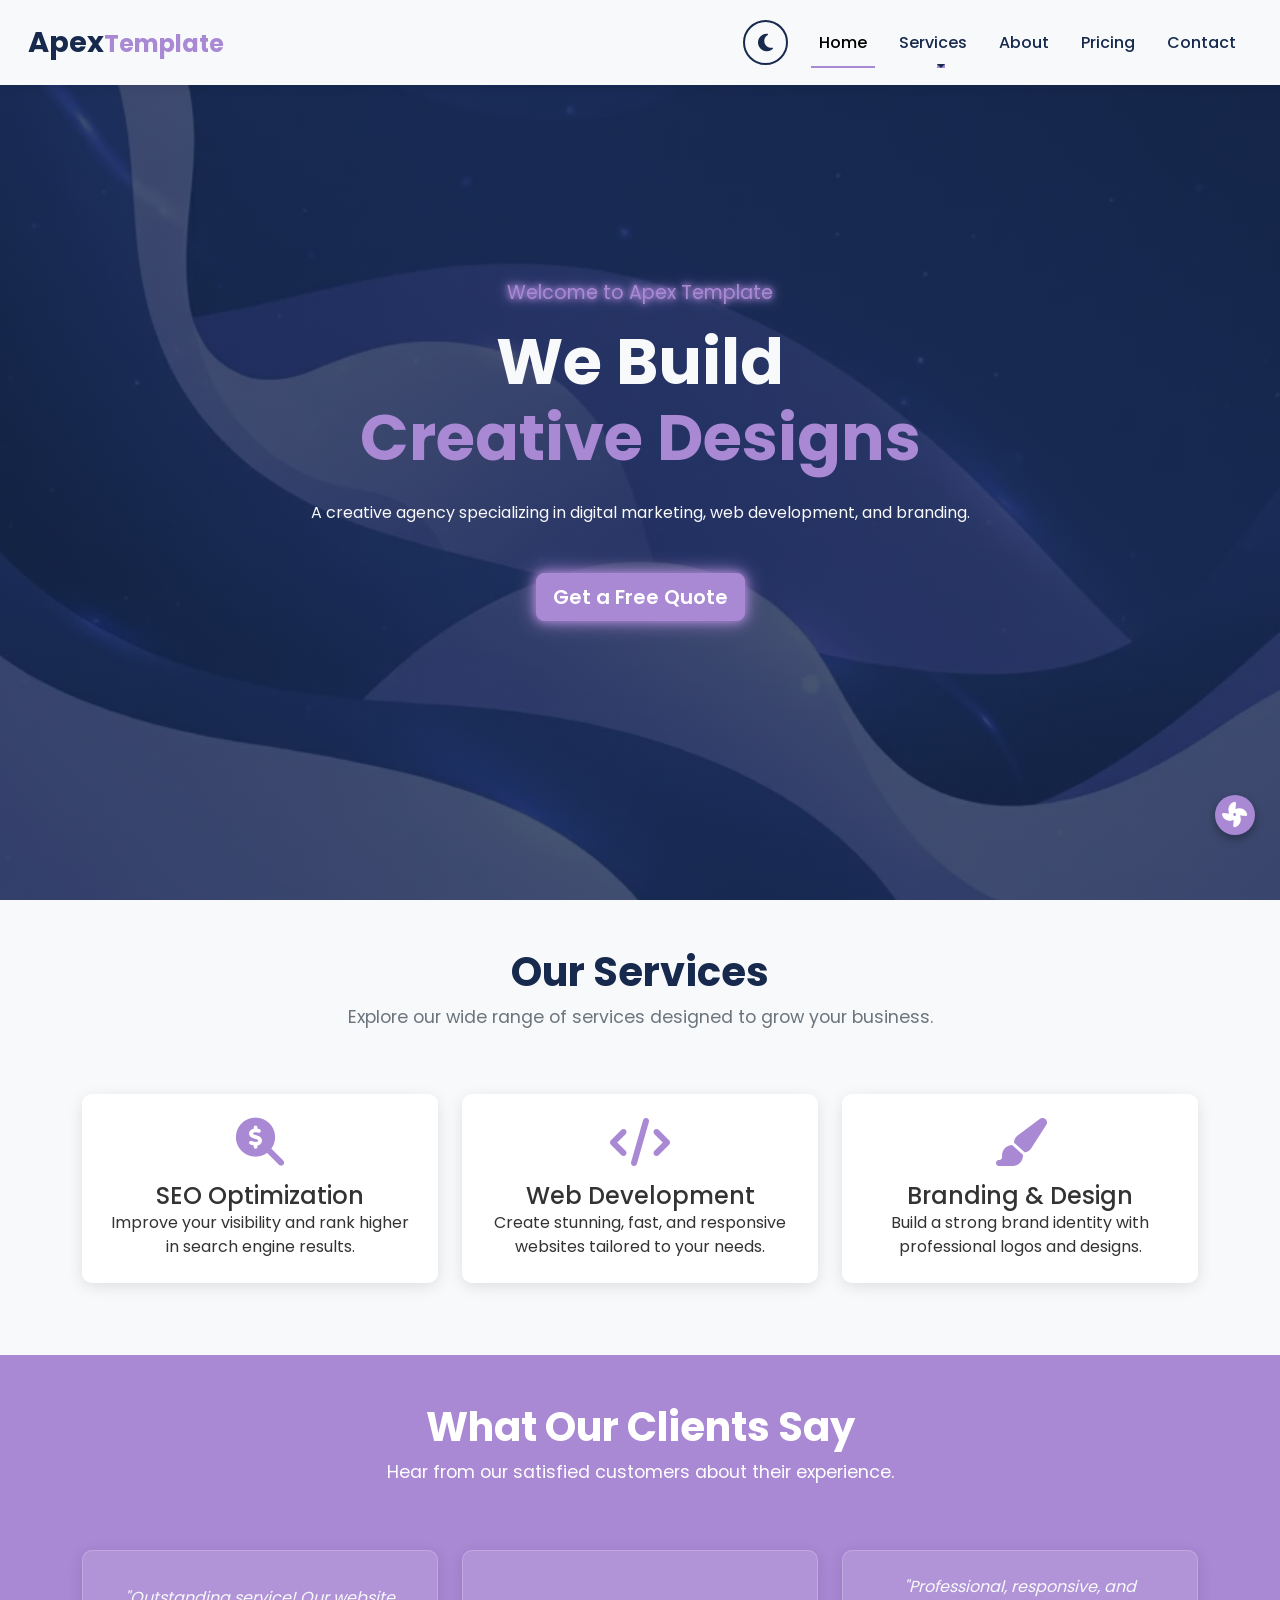
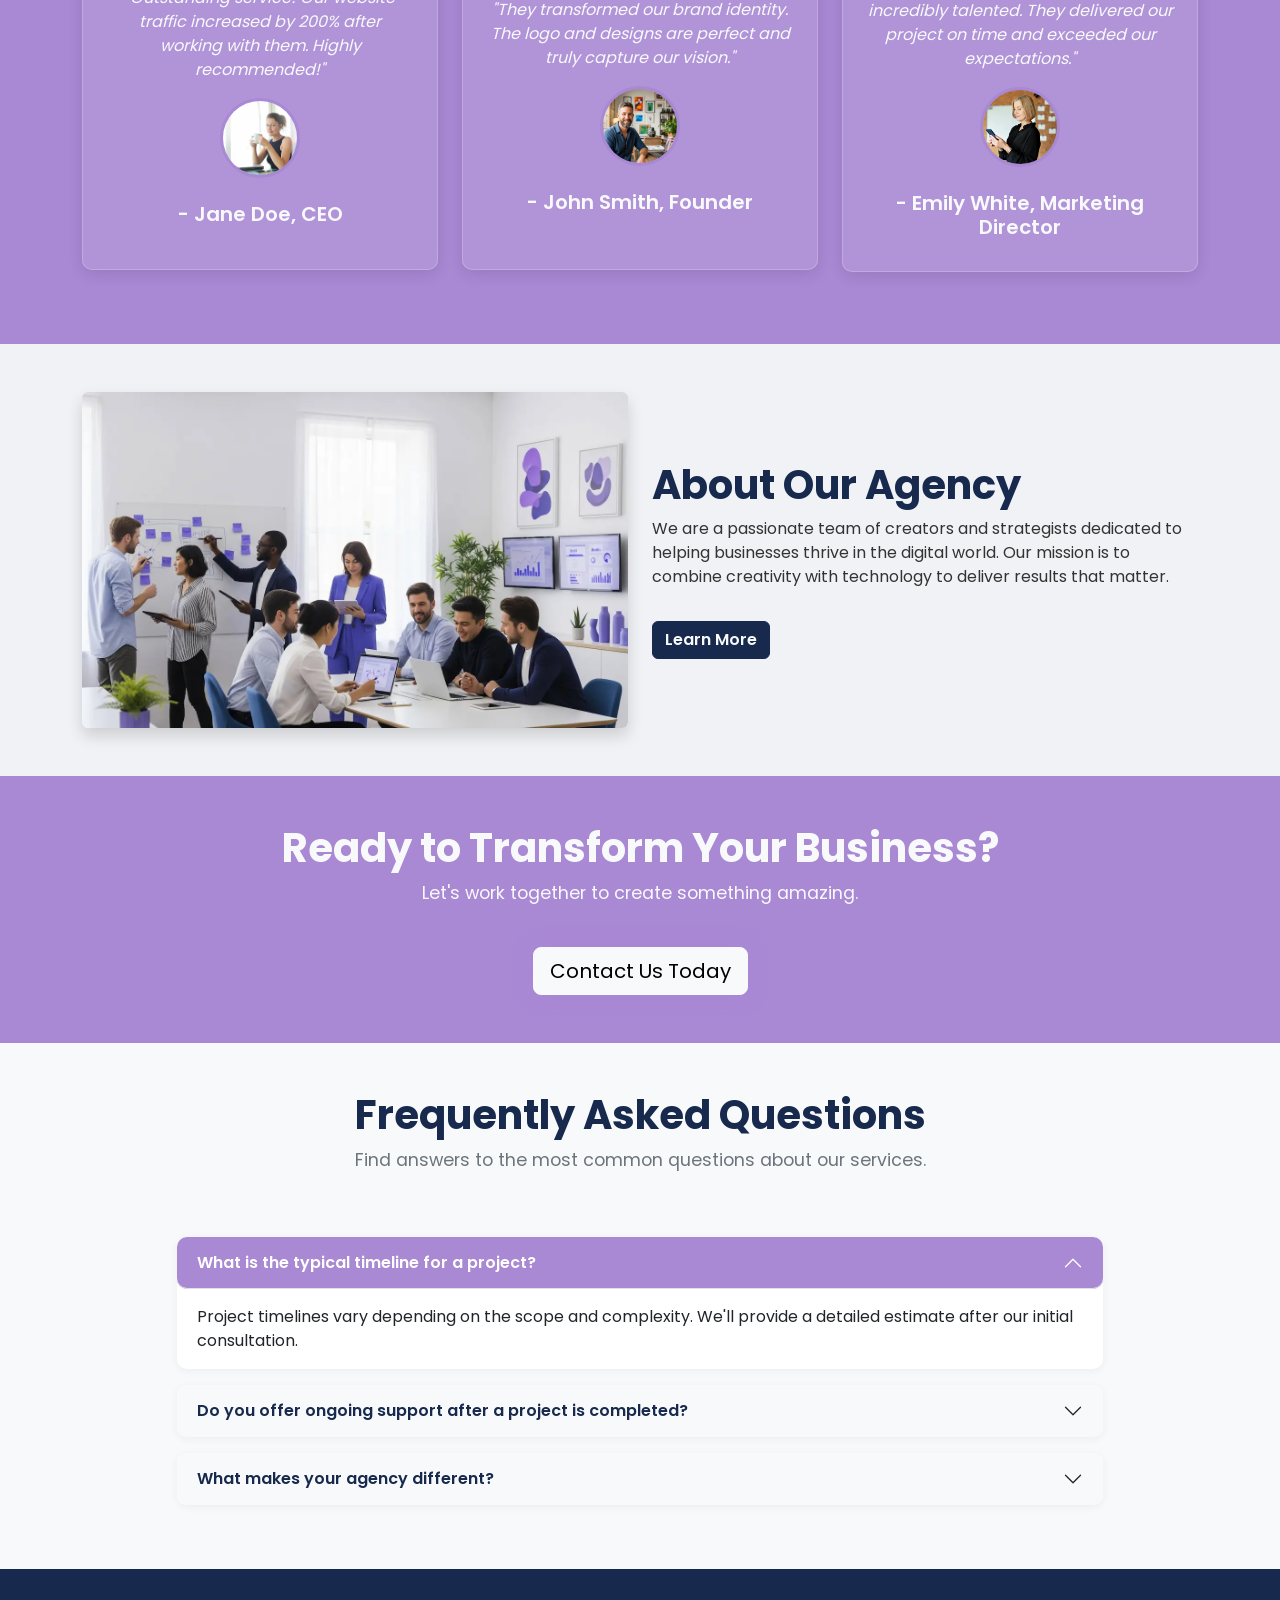
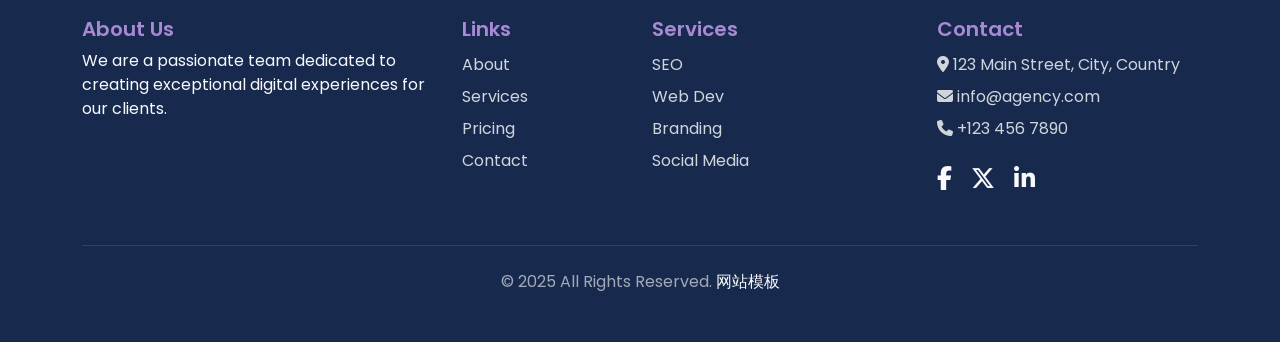
==== home_page/html/index.html @ be2254d8 "123 登录跳转" ====
<!DOCTYPE html>
<html lang="en">

<head>
    <meta charset="UTF-8">
    <meta name="viewport" content="width=device-width, initial-scale=1.0">
    <title>Agency | Home</title>
    <link rel="icon" href="favicon.png" type="image/png">

    <link rel="preload" as="image" href="assets/images/hero-background.webp">

    <link rel="preload" href="assets/vendors/swiper/swiper-bundle.min.css" as="style"
        onload="this.onload=null;this.rel='stylesheet'">
    <noscript>
        <link rel="stylesheet" href="assets/vendors/swiper/swiper-bundle.min.css">
    </noscript>
    <link rel="preload" href="assets/vendors/bootstrap/css/bootstrap.min.css" as="style"
        onload="this.onload=null;this.rel='stylesheet'">
    <noscript>
        <link rel="stylesheet" href="assets/vendors/bootstrap/css/bootstrap.min.css">
    </noscript>
    <link rel="preload" href="assets/vendors/fontawesome/css/all.min.css" as="style"
        onload="this.onload=null;this.rel='stylesheet'">
    <noscript>
        <link rel="stylesheet" href="assets/vendors/fontawesome/css/all.min.css">
    </noscript>

    <link rel="stylesheet" href="assets/vendors/fonts/poppins/poppins.css">

    <link rel="preload" href="assets/vendors/aos/css/aos.css" as="style"
        onload="this.onload=null;this.rel='stylesheet'">
    <noscript>
        <link rel="stylesheet" href="assets/vendors/aos/css/aos.css">
    </noscript>

    <link rel="stylesheet" href="assets/css/style.css">
</head>

<body>
    <div id="snowfall-container"></div>
    <div id="preloader">
        <div class="cube-container">
            <div class="cube cube-1"></div>
            <div class="cube cube-2"></div>
            <div class="cube cube-3"></div>
            <div class="cube cube-4"></div>
        </div>
    </div>

    <header class="main-header fixed-top">
        <nav class="navbar navbar-expand-lg px-3 py-3">
            <div class="container-fluid">
                <div class="d-flex align-items-center w-100 justify-content-between">
                    <a class="navbar-brand me-0" href="index.html">
                        <span class="logo-main">Apex</span><span class="logo-secondary">Template</span>
                    </a>
                    <button class="navbar-toggler d-block d-lg-none" type="button" id="mobile-menu-toggle"
                        aria-label="mobile menu toggle">
                        <span class="fa-solid fa-bars menu-icon"></span>
                    </button>
                    <div class="theme-toggle-container">
                        <button id="theme-toggle-btn" class="theme-toggle-btn" aria-label="Toggle Dark/Light Mode">
                            <i class="fas fa-moon"></i>
                        </button>
                    </div>
                </div>

                <div class="collapse navbar-collapse justify-content-end d-none d-lg-block" id="navbarNav">
                    <ul class="navbar-nav desktop-nav">
                        <li class="nav-item">
                            <a class="nav-link active" aria-current="page" href="index.html">Home</a>
                        </li>
                        <li class="nav-item dropdown-mega">
                            <a class="nav-link dropdown-toggle" href="services.html" id="servicesDropdown">Services</a>
                        </li>
                        <li class="nav-item">
                            <a class="nav-link" href="about.html">About</a>
                        </li>
                        <li class="nav-item">
                            <a class="nav-link" href="pricing.html">Pricing</a>
                        </li>
                        <li class="nav-item">
                            <a class="nav-link" href="contact.html">Contact</a>
                        </li>
                    </ul>
                </div>
            </div>
        </nav>

        <div class="mega-menu-container position-absolute w-100" id="mega-menu">
            <div class="container-fluid px-5 py-4">
                <div class="row">
                    <div class="col-lg-3 col-md-6 mb-4">
                        <h5 class="mega-menu-title">Digital Marketing</h5>
                        <ul class="mega-menu-list list-unstyled">
                            <li><a href="services.html">SEO</a></li>
                            <li><a href="services.html">Content Marketing</a></li>
                            <li><a href="services.html">Social Media</a></li>
                            <li><a href="services.html">PPC Campaigns</a></li>
                        </ul>
                    </div>
                    <div class="col-lg-3 col-md-6 mb-4">
                        <h5 class="mega-menu-title">Web Development</h5>
                        <ul class="mega-menu-list list-unstyled">
                            <li><a href="services.html">Front-End</a></li>
                            <li><a href="services.html">Back-End</a></li>
                            <li><a href="services.html">E-commerce</a></li>
                            <li><a href="services.html">CMS Solutions</a></li>
                        </ul>
                    </div>
                    <div class="col-lg-3 col-md-6 mb-4">
                        <h5 class="mega-menu-title">Branding & Design</h5>
                        <ul class="mega-menu-list list-unstyled">
                            <li><a href="services.html">Brand Strategy</a></li>
                            <li><a href="services.html">Logo Design</a></li>
                            <li><a href="services.html">UI/UX Design</a></li>
                            <li><a href="services.html">Graphic Design</a></li>
                        </ul>
                    </div>
                    <div class="col-lg-3 col-md-6 promo-box text-center p-4">
                        <h4 class="text-light">Ready to start your project?</h4>
                        <p>Contact us to discuss your ideas and get a free quote today!</p>
                        <a href="#" class="btn btn-outline-light mt-3">Get a Free Quote</a>
                    </div>
                </div>
            </div>
        </div>
    </header>

    <div class="mobile-menu-popup" id="mobile-menu-popup">
        <span class="fa-solid fa-xmark close-btn" id="mobile-menu-close"></span>
        <ul class="mobile-nav-list list-unstyled text-center">
            <li><a class="active" href="index.html">Home</a></li>
            <li>
                <div class="d-flex align-items-center justify-content-center">
                    <a href="services.html">Services</a>
                    <span class="mobile-dropdown-toggle ms-2" data-bs-toggle="collapse"
                        data-bs-target="#mobileMegaMenu">
                        <i class="fas fa-plus"></i>
                    </span>
                </div>
                <div class="collapse mega-menu-mobile mt-3" id="mobileMegaMenu">
                    <ul class="list-unstyled">
                        <li><a href="services.html">Digital Marketing</a></li>
                        <li><a href="services.html">Web Development</a></li>
                        <li><a href="services.html">Branding & Design</a></li>
                    </ul>

                </div>
            </li>
            <li><a href="about.html">About</a></li>
            <li><a href="pricing.html">Pricing</a></li>
            <li><a href="contact.html">Contact</a></li>
        </ul>
        <div class="social-icons mt-4">
            <a href="#" aria-label="Facebook"><i class="fab fa-facebook-f"></i></a>
            <a href="#" aria-label="Twitter"><i class="fab fa-x-twitter"></i></a>
            <a href="#" aria-label="LinkedIn"><i class="fab fa-linkedin-in"></i></a>
        </div>
    </div>

    <section class="hero-section text-center d-flex align-items-center justify-content-center">
        <div class="hero-overlay"></div>
        <div class="hero-background-reveal to-right"></div>
        <div class="container">
            <p class="hero-subtitle mb-3" data-aos="fade-up">Welcome to Apex Template</p>
            <h1 class="hero-title" data-aos="fade-up" data-aos-delay="200">
                We Build <br> <span class="typing-text" id="typed-text"></span>
            </h1>
            <p class="hero-description mt-4 mb-5" data-aos="fade-up" data-aos-delay="400">
                A creative agency specializing in digital marketing, web development, and branding.
            </p>
            <a href="#" class="btn btn-primary btn-lg" data-aos="fade-up" data-aos-delay="600">Get a Free Quote</a>
        </div>
    </section>

    <section class="services-section py-5">
        <div class="container">
            <div class="row text-center mb-5">
                <div class="col-lg-8 mx-auto">
                    <h2 class="section-title" data-aos="fade-up">Our Services</h2>
                    <p class="section-subtitle" data-aos="fade-up" data-aos-delay="100">
                        Explore our wide range of services designed to grow your business.
                    </p>
                </div>
            </div>
            <div class="row">
                <div class="col-md-4 mb-4" data-aos="fade-up">
                    <div class="service-card p-4 text-center">
                        <i class="fas fa-search-dollar fa-3x mb-3"></i>
                        <h4 class="card-title">SEO Optimization</h4>
                        <p class="card-text">Improve your visibility and rank higher in search engine results.</p>
                    </div>
                </div>
                <div class="col-md-4 mb-4" data-aos="fade-up" data-aos-delay="100">
                    <div class="service-card p-4 text-center">
                        <i class="fas fa-code fa-3x mb-3"></i>
                        <h4 class="card-title">Web Development</h4>
                        <p class="card-text">Create stunning, fast, and responsive websites tailored to your needs.</p>
                    </div>
                </div>
                <div class="col-md-4 mb-4" data-aos="fade-up" data-aos-delay="200">
                    <div class="service-card p-4 text-center">
                        <i class="fas fa-paint-brush fa-3x mb-3"></i>
                        <h4 class="card-title">Branding & Design</h4>
                        <p class="card-text">Build a strong brand identity with professional logos and designs.</p>
                    </div>
                </div>
            </div>
        </div>
    </section>

    <section class="testimonials-section py-5 bg-light-purple">
        <div class="background-reveal bg-secondary-reveal to-left"></div>
        <div class="container">
            <div class="row text-center mb-5">
                <div class="col-lg-8 mx-auto">
                    <h2 class="section-title text-white" data-aos="fade-up">What Our Clients Say</h2>
                    <p class="section-subtitle text-white" data-aos="fade-up" data-aos-delay="100">
                        Hear from our satisfied customers about their experience.
                    </p>
                </div>
            </div>
            <div class="row justify-content-center">
                <div class="col-md-6 col-lg-4 mb-4" data-aos="fade-in">
                    <div class="testimonial-card p-4 text-center">
                        <p class="testimonial-text">"Outstanding service! Our website traffic increased by 200% after
                            working with them. Highly recommended!"</p>
                        <img src="assets/images/jane-doe.webp" class="testimonial-author-img rounded-circle mb-2"
                            alt="Jane Doe" loading="lazy">
                        <h5 class="testimonial-author mt-3">- Jane Doe, CEO</h5>
                    </div>
                </div>
                <div class="col-md-6 col-lg-4 mb-4" data-aos="fade-in" data-aos-delay="100">
                    <div class="testimonial-card p-4 text-center">
                        <p class="testimonial-text">"They transformed our brand identity. The logo and designs are
                            perfect and truly capture our vision."</p>
                        <img src="assets/images/john-smith.webp" class="testimonial-author-img rounded-circle mb-2"
                            alt="John Smith" loading="lazy">
                        <h5 class="testimonial-author mt-3">- John Smith, Founder</h5>
                    </div>
                </div>
                <div class="col-md-6 col-lg-4 mb-4" data-aos="fade-in" data-aos-delay="200">
                    <div class="testimonial-card p-4 text-center">
                        <p class="testimonial-text">"Professional, responsive, and incredibly talented. They delivered
                            our project on time and exceeded our expectations."</p>
                        <img src="assets/images/emily-white.webp" class="testimonial-author-img rounded-circle mb-2"
                            alt="Emily White" loading="lazy">
                        <h5 class="testimonial-author mt-3">- Emily White, Marketing Director</h5>
                    </div>
                </div>
            </div>
        </div>
    </section>

    <section class="about-section py-5">
        <div class="container">
            <div class="row align-items-center">
                <div class="col-lg-6 mb-4 mb-lg-0" data-aos="fade-up">
                    <img src="assets/images/about-image.webp" class="img-fluid rounded shadow" alt="About Us"
                        loading="lazy">
                </div>
                <div class="col-lg-6" data-aos="fade-up">
                    <h2 class="section-title">About Our Agency</h2>
                    <p>
                        We are a passionate team of creators and strategists dedicated to helping businesses thrive in
                        the digital world. Our mission is to combine creativity with technology to deliver results that
                        matter.
                    </p>
                    <a href="#" class="btn btn-secondary mt-3">Learn More</a>
                </div>
            </div>
        </div>
    </section>

    <section class="cta-section py-5 text-center">
        <div class="container">
            <h2 class="section-title text-light" data-aos="fade-in">Ready to Transform Your Business?</h2>
            <p class="section-subtitle text-light" data-aos="fade-in" data-aos-delay="100">
                Let's work together to create something amazing.
            </p>
            <a href="contact.html" class="btn btn-light btn-lg mt-4" data-aos="fade-in" data-aos-delay="200">Contact Us
                Today</a>
        </div>
    </section>

    <section class="faq-section py-5">
        <div class="container">
            <div class="row text-center mb-5">
                <div class="col-lg-8 mx-auto">
                    <h2 class="section-title" data-aos="fade-up">Frequently Asked Questions</h2>
                    <p class="section-subtitle" data-aos="fade-up" data-aos-delay="100">
                        Find answers to the most common questions about our services.
                    </p>
                </div>
            </div>
            <div class="row justify-content-center">
                <div class="col-lg-10">
                    <div class="accordion" id="faqAccordion">
                        <div class="accordion-item" data-aos="fade-in">
                            <h2 class="accordion-header" id="headingOne">
                                <button class="accordion-button" type="button" data-bs-toggle="collapse"
                                    data-bs-target="#collapseOne" aria-expanded="true" aria-controls="collapseOne">
                                    What is the typical timeline for a project?
                                </button>
                            </h2>
                            <div id="collapseOne" class="accordion-collapse collapse show" aria-labelledby="headingOne"
                                data-bs-parent="#faqAccordion">
                                <div class="accordion-body">
                                    Project timelines vary depending on the scope and complexity. We'll provide a
                                    detailed estimate after our initial consultation.
                                </div>
                            </div>
                        </div>
                        <div class="accordion-item" data-aos="fade-in" data-aos-delay="100">
                            <h2 class="accordion-header" id="headingTwo">
                                <button class="accordion-button collapsed" type="button" data-bs-toggle="collapse"
                                    data-bs-target="#collapseTwo" aria-expanded="false" aria-controls="collapseTwo">
                                    Do you offer ongoing support after a project is completed?
                                </button>
                            </h2>
                            <div id="collapseTwo" class="accordion-collapse collapse" aria-labelledby="headingTwo"
                                data-bs-parent="#faqAccordion">
                                <div class="accordion-body">
                                    Yes, we offer various support and maintenance packages to ensure your digital
                                    presence remains up-to-date and secure.
                                </div>
                            </div>
                        </div>
                        <div class="accordion-item" data-aos="fade-in" data-aos-delay="200">
                            <h2 class="accordion-header" id="headingThree">
                                <button class="accordion-button collapsed" type="button" data-bs-toggle="collapse"
                                    data-bs-target="#collapseThree" aria-expanded="false" aria-controls="collapseThree">
                                    What makes your agency different?
                                </button>
                            </h2>
                            <div id="collapseThree" class="accordion-collapse collapse" aria-labelledby="headingThree"
                                data-bs-parent="#faqAccordion">
                                <div class="accordion-body">
                                    Our approach is client-centric, focusing on understanding your unique goals to
                                    deliver tailored, high-impact solutions.
                                </div>
                            </div>
                        </div>
                    </div>
                </div>
            </div>
        </div>
    </section>

    <footer class="main-footer py-5">
        <div class="container">
            <div class="row">
                <div class="col-lg-4 mb-4">
                    <h5 class="footer-title">About Us</h5>
                    <p class="footer-description">We are a passionate team dedicated to creating exceptional digital
                        experiences for our clients.</p>
                </div>
                <div class="col-lg-2 col-md-4 mb-4">
                    <h5 class="footer-title">Links</h5>
                    <ul class="footer-links list-unstyled">
                        <li><a href="about.html">About</a></li>
                        <li><a href="services.html">Services</a></li>
                        <li><a href="pricing.html">Pricing</a></li>
                        <li><a href="contact.html">Contact</a></li>
                    </ul>
                </div>
                <div class="col-lg-3 col-md-4 mb-4">
                    <h5 class="footer-title">Services</h5>
                    <ul class="footer-links list-unstyled">
                        <li><a href="#">SEO</a></li>
                        <li><a href="#">Web Dev</a></li>
                        <li><a href="#">Branding</a></li>
                        <li><a href="#">Social Media</a></li>
                    </ul>
                </div>
                <div class="col-lg-3 col-md-4 mb-4">
                    <h5 class="footer-title">Contact</h5>
                    <ul class="footer-contact-info list-unstyled">
                        <li><i class="fas fa-map-marker-alt"></i> 123 Main Street, City, Country</li>
                        <li><i class="fas fa-envelope"></i> info@agency.com</li>
                        <li><i class="fas fa-phone"></i> +123 456 7890</li>
                    </ul>
                    <div class="social-icons mt-3">
                        <a href="#" aria-label="facebook"><i class="fab fa-facebook-f"></i></a>
                        <a href="#" aria-label="twitter"><i class="fab fa-x-twitter"></i></a>
                        <a href="#" aria-label="linkedin"><i class="fab fa-linkedin-in"></i></a>
                    </div>
                </div>
            </div>
            <div class="row mt-4">
                <div class="col-12 text-center">
                    <p class="copyright-text mb-0">&copy; 2025 All Rights Reserved. <a target="_blank" href="https://www.mobanwang.com/" title="网站模板" class="text-light">网站模板</a></p>
                </div>
            </div>
        </div>
    </footer>

    <button class="snowfall-toggle-btn" id="snowfall-toggle-btn" aria-label="Toggle Snowfall Effect">
        <i class="fas fa-power-off"></i>
    </button>

    <a href="#" id="scroll-to-top" class="btn scroll-to-top-btn" aria-label="Scroll to Top">
        <i class="fas fa-chevron-up"></i>
    </a>

    <script src="assets/vendors/swiper/swiper-bundle.min.js" defer></script>
    <script src="assets/vendors/bootstrap/js/bootstrap.bundle.min.js" defer></script>
    <script src="assets/vendors/aos/js/aos.js" defer></script>
    <script src="assets/js/main.js" defer></script>
</body>

</html>
---- home_page/html/assets/vendors/fonts/poppins/poppins.css ----
/* poppins-regular - latin */
@font-face {
  font-display: swap; /* Check https://developer.mozilla.org/en-US/docs/Web/CSS/@font-face/font-display for other options. */
  font-family: 'Poppins';
  font-style: normal;
  font-weight: 400;
  src: url('../poppins-v24-latin-regular.woff2') format('woff2'); /* Chrome 36+, Opera 23+, Firefox 39+, Safari 12+, iOS 10+ */
}
/* poppins-500 - latin */
@font-face {
  font-display: swap; /* Check https://developer.mozilla.org/en-US/docs/Web/CSS/@font-face/font-display for other options. */
  font-family: 'Poppins';
  font-style: normal;
  font-weight: 500;
  src: url('../poppins-v24-latin-500.woff2') format('woff2'); /* Chrome 36+, Opera 23+, Firefox 39+, Safari 12+, iOS 10+ */
}
/* poppins-600 - latin */
@font-face {
  font-display: swap; /* Check https://developer.mozilla.org/en-US/docs/Web/CSS/@font-face/font-display for other options. */
  font-family: 'Poppins';
  font-style: normal;
  font-weight: 600;
  src: url('../poppins-v24-latin-600.woff2') format('woff2'); /* Chrome 36+, Opera 23+, Firefox 39+, Safari 12+, iOS 10+ */
}
/* poppins-700 - latin */
@font-face {
  font-display: swap; /* Check https://developer.mozilla.org/en-US/docs/Web/CSS/@font-face/font-display for other options. */
  font-family: 'Poppins';
  font-style: normal;
  font-weight: 700;
  src: url('../poppins-v24-latin-700.woff2') format('woff2'); /* Chrome 36+, Opera 23+, Firefox 39+, Safari 12+, iOS 10+ */
}
---- home_page/html/assets/css/style.css ----
/*----------------------------------------------------------
    Global & Base Styles
------------------------------------------------------------*/

:root {
    /* Light Mode Variables */
    --primary-color: #A988D4; /* Light Purple */
    --secondary-color: #172A4E; /* Dark Blue */
    --text-color-light: #f8f9fa;
    --text-color-dark: #333;
    --bg-light: #f8f9fa;
    --bg-dark: #121212;

    /* Dark Mode Variables (These will override the light mode variables when the .dark-mode class is active) */
    --dark-primary-color: #A988D4;
    --dark-secondary-color: #213A60;
    --dark-text-color-light: #f8f9fa;
    --dark-text-color-dark: #e0e0e0;
    --dark-bg-light: #212121;
    --dark-bg-dark: #121212;
}

/* Base Styles - Will change based on theme */
body {
    font-family: 'Poppins', sans-serif;
    color: var(--text-color-dark);
    background-color: var(--bg-light);
    overflow-x: hidden;
    transition: background-color 0.3s, color 0.3s;
}

/* Dark Mode Styles for Body and General Elements */
body.dark-mode {
    background-color: var(--dark-bg-light);
    color: var(--dark-text-color-dark);
}

body.dark-mode a {
    color: var(--dark-text-color-dark);
}

a {
    text-decoration: none;
    transition: all 0.3s ease;
}

/* Preloader */
#preloader {
    position: fixed;
    top: 0;
    left: 0;
    width: 100%;
    height: 100%;
    background-color: var(--secondary-color);
    z-index: 9999;
    display: flex;
    justify-content: center;
    align-items: center;
    transition: opacity 0.5s ease;
}

/* Dark Mode Preloader */
body.dark-mode #preloader {
    background-color: var(--dark-secondary-color);
}

.cube-container {
    perspective: 100px;
    display: flex;
    gap: 5px;
}

.cube {
    width: 20px;
    height: 20px;
    background-color: var(--primary-color);
    transform: rotateX(45deg) rotateY(45deg);
    animation: bounce 1s infinite alternate;
}

.cube-2 { animation-delay: 0.1s; }
.cube-3 { animation-delay: 0.2s; }
.cube-4 { animation-delay: 0.3s; }

@keyframes bounce {
    from { transform: translateY(0) scale(1) rotateX(45deg) rotateY(45deg); }
    to { transform: translateY(-20px) scale(1.1) rotateX(45deg) rotateY(45deg); }
}

/* Header & Navigation */
.main-header {
    /* Sets the background color to a permanent white */
    background-color: var(--bg-light);
    /* Adds a slight shadow for a clean separation from content below */
    box-shadow: 0 2px 10px rgba(0, 0, 0, 0.1);
    transition: background-color 0.3s ease, box-shadow 0.3s ease;
}
/* Sticky Header on Scroll */
.main-header.scrolled {
    background-color: var(--bg-light);
    box-shadow: 0 2px 10px rgba(0, 0, 0, 0.2);
}

/* Dark Mode Header */
body.dark-mode .main-header {
    background-color: var(--dark-bg-light);
    box-shadow: 0 2px 10px rgba(0, 0, 0, 0.3);
}
body.dark-mode .main-header.scrolled {
    background-color: var(--dark-bg-light);
    box-shadow: 0 2px 10px rgba(0, 0, 0, 0.4);
}

.logo-main {
    color: var(--secondary-color);
    font-size: 1.8rem;
    font-weight: 700;
}
/* Dark Mode Logo */
body.dark-mode .logo-main {
    color: var(--dark-text-color-light);
}

.logo-secondary {
    color: var(--primary-color);
    font-weight: 700;
}

.navbar-brand { font-size: 1.5rem; }

.nav-link {
    color: var(--secondary-color);
    font-weight: 500;
    position: relative;
    padding: 0.5rem 1rem !important;
}
/* Dark Mode Nav Links */
body.dark-mode .nav-link {
    color: var(--dark-text-color-dark);
}

.nav-link::after {
    content: '';
    position: absolute;
    bottom: -5px;
    left: 50%;
    width: 0;
    height: 2px;
    background-color: var(--primary-color);
    transition: all 0.3s ease;
}

.nav-link:hover::after,
.nav-link.active::after {
    width: 80%;
    left: 10%;
}

.navbar-toggler {
    border-color: transparent !important;
}

.navbar-toggler:focus {
    box-shadow: none !important;
}
/* New: Ensure active nav link text is white in dark mode */
body.dark-mode .nav-link.active {
    color: #fff ;
}

.menu-icon {
    font-size: 1.5rem;
    color: var(--secondary-color);
}
/* Dark Mode Menu Icon */
body.dark-mode .menu-icon {
    color: var(--dark-text-color-dark);
}

/* Dark Mode Toggle Button Styling */
.theme-toggle-btn {
    background-color: transparent;
    border: 2px solid var(--secondary-color);
    color: var(--secondary-color);
    width: 45px;
    height: 45px;
    border-radius: 50%;
    display: flex;
    align-items: center;
    justify-content: center;
    font-size: 1.25rem;
    cursor: pointer;
    transition: all 0.3s ease;
    margin-right: 15px;
    padding: 0;
}

body.dark-mode .theme-toggle-btn {
    background-color: var(--dark-bg-light);
    border-color: var(--dark-text-color-dark);
    color: var(--dark-text-color-dark);
}

body.dark-mode .theme-toggle-btn:hover {
    background-color: var(--dark-primary-color);
    border-color: var(--dark-primary-color);
    color: var(--text-color-light);
}

.theme-toggle-btn:hover {
    color: var(--primary-color);
    border-color: var(--primary-color);
}

/* New: Remove the border and adjust size on mobile devices */
@media (max-width: 991.98px) {
    .theme-toggle-btn {
        width: auto;
        height: auto;
        border: none;
        border-radius: 0;
        font-size: 1rem;
    }

    body.dark-mode .theme-toggle-btn {
        background-color: transparent;
    }
}
/*----------------------------------------------------------
    Mega Menu
------------------------------------------------------------*/

.dropdown-mega {
    position: static;
}

/* New: Mega Menu Styling for smooth transition */
.mega-menu-container {
    /* Position the mega menu absolutely, relative to the header */
    position: absolute;
    top: 100%;
    left: 0;
    width: 100%;
    background-color: var(--secondary-color);
    color: var(--text-color-light);
    box-shadow: 0 10px 20px rgba(0, 0, 0, 0.3);
    border-top: 5px solid var(--primary-color);
    z-index: 1000;
    
    /* These are the key new properties for the smooth fade-in effect */
    visibility: hidden;
    opacity: 0;
    transition: visibility 0.3s, opacity 0.3s ease;
}

/* Dark Mode Mega Menu */
body.dark-mode .mega-menu-container {
    background-color: var(--dark-secondary-color);
    border-top: 5px solid var(--dark-primary-color);
    color: var(--dark-text-color-light);
}

/* The class that JavaScript will add to make the mega menu visible */
.mega-menu-container.is-visible {
    visibility: visible;
    opacity: 1;
}

/* Your existing styles for the rest of the mega menu components */
.mega-menu-title {
    font-weight: 600;
    color: var(--primary-color);
    margin-bottom: 1rem;
}
/* Dark Mode Mega Menu Title */
body.dark-mode .mega-menu-title {
    color: var(--dark-primary-color);
}

.mega-menu-list a {
    color: rgba(255, 255, 255, 0.8);
    padding: 0.5rem 0;
    display: block;
    font-weight: 400;
}

.mega-menu-list a:hover {
    color: var(--primary-color);
    padding-left: 5px;
}
/* Dark Mode Mega Menu Links */
body.dark-mode .mega-menu-list a {
    color: rgba(255, 255, 255, 0.7);
}
body.dark-mode .mega-menu-list a:hover {
    color: var(--dark-primary-color);
}

.promo-box {
    background-color: var(--primary-color);
    border-radius: 10px;
}
/* Dark Mode Promo Box */
body.dark-mode .promo-box {
    background-color: var(--dark-primary-color);
}

.promo-box p {
    color: rgba(255, 255, 255, 0.8);
}

/* Mobile Menu */
.mobile-menu-popup {
    position: fixed;
    top: 0;
    left: 0;
    width: 100%;
    height: 100vh;
    background-color: rgba(0, 0, 0, 0.95);
    z-index: 1040;
    display: none;
    flex-direction: column;
    justify-content: center;
    align-items: center;
    animation: fadeIn 0.4s ease-in-out;
}
/* Dark Mode Mobile Menu */
body.dark-mode .mobile-menu-popup {
    background-color: rgba(0, 0, 0, 0.98);
}

.mobile-menu-popup .close-btn {
    position: absolute;
    top: 30px;
    right: 30px;
    font-size: 2.5rem;
    color: #fff;
    cursor: pointer;
}

.mobile-nav-list li {
    padding: 15px 0;
}

.mobile-nav-list a {
    font-size: 2rem;
    color: #fff;
    display: block;
}

.mobile-nav-list a:hover,
.mobile-nav-list a.active {
    color: var(--primary-color);
}

.mobile-dropdown-toggle {
    font-size: 1.5rem;
    color: var(--primary-color);
    cursor: pointer;
    transition: transform 0.3s ease;
}

.mobile-dropdown-toggle.collapsed i {
    transform: rotate(0deg);
}

.mobile-dropdown-toggle i {
    transition: transform 0.3s ease;
}

.mobile-dropdown-toggle:not(.collapsed) i {
    transform: rotate(45deg);
}

.mega-menu-mobile a {
    font-size: 1rem !important;
    font-weight: 500;
    color: rgba(255, 255, 255, 0.8) !important;
    padding: 0.25rem 0 !important;
}
/*----------------------------------------------------------
    Snowfall effect
------------------------------------------------------------*/
#snowfall-container {
    position: fixed;
    top: 0;
    left: 0;
    width: 100%;
    height: 100%;
    pointer-events: none; 
    overflow: hidden; 
    z-index: 10;
}

.snowflake {
    position: absolute;
    background: #fff;
    border-radius: 50%;
    opacity: 0;
    box-shadow: 0 0 5px #fff, 0 0 10px #fff;
    animation: snowfall linear infinite;
}

@keyframes snowfall {
    0% {
        transform: translateY(-10vh) translateX(0vw);
        opacity: 0;
    }
    20% {
        opacity: 1;
    }
    100% {
        transform: translateY(100vh) translateX(5vw);
        opacity: 0;
    }
}
/*----------------------------------------------------------
    Snowfall Toggle Button (Gear Shape)
------------------------------------------------------------*/
.snowfall-toggle-btn {
    position: fixed;
    bottom: 65px; /* Adjusts the position above the back-to-top button */
    right: 25px;
    width: 40px; /* Smaller size */
    height: 40px; /* Smaller size */
    background-color: var(--primary-color); /* Blue background */
    border: none;
    color: #fff; /* White icon color */
    border-radius: 50%; /* Make it round */
    text-align: center;
    font-size: 1.6rem; /* Good icon size */
    cursor: pointer;
    z-index: 999;
    transition: all 0.3s ease;
    display: flex;
    justify-content: center;
    align-items: center;
    box-shadow: 0 4px 10px rgba(0, 0, 0, 0.3); /* Subtle shadow */
}

.snowfall-toggle-btn:hover {
    background-color: #0056b3; /* Darker blue on hover */
    box-shadow: 0 6px 15px rgba(0, 0, 0, 0.4); /* More prominent shadow on hover */
    transform: scale(1.05); /* Slightly enlarge on hover */
}

/* Optional: Add a spinning animation to the gear icon when active */
.snowfall-toggle-btn.active i {
    animation: spin 2s linear infinite;
}

@keyframes spin {
    0% { transform: rotate(0deg); }
    100% { transform: rotate(360deg); }
}

/* Responsive adjustment for smaller screens */
@media (max-width: 768px) {
    .snowfall-toggle-btn {
        bottom: 65px;
        right: 15px;
        width: 40px; /* Even smaller on mobile */
        height: 40px;
        font-size: 1.3rem;
    }
}

/* hero Sections */
.hero-section {
    min-height: 100vh;
    background: url('../images/hero-background.webp') center center no-repeat; /* Replace with your image path */
    background-size: cover;
    color: var(--text-color-light);
    padding: 100px 0;
    position: relative;
    overflow: hidden; /* Ensure overflow hidden for the reveal effect */
}
/* Dark Mode Hero Section */
body.dark-mode .hero-section {
    color: var(--dark-text-color-light);
}

.hero-subtitle {
    font-size: 1.2rem;
    color: var(--primary-color);
}

.hero-title {
    font-size: 4rem;
    font-weight: 700;
}

.typing-text {
    color: var(--primary-color);
    font-weight: 700;
}

.btn-primary {
    background-color: var(--primary-color) !important;
    border-color: var(--primary-color) !important;
    font-weight: 600;
}

.btn-primary:hover {
    background-color: var(--secondary-color) !important;
    border-color: var(--secondary-color) !important;
}
/* Dark Mode Primary Button */
body.dark-mode .btn-primary {
    background-color: var(--dark-primary-color) !important;
    border-color: var(--dark-primary-color) !important;
}
body.dark-mode .btn-primary:hover {
    background-color: var(--dark-secondary-color) !important;
    border-color: var(--dark-secondary-color) !important;
}

.btn-secondary {
    background-color: var(--secondary-color) !important;
    border-color: var(--secondary-color) !important;
    font-weight: 600;
    color: var(--text-color-light);
}

.btn-secondary:hover {
    background-color: var(--primary-color) !important;
    border-color: var(--primary-color) !important;
}
/* Dark Mode Secondary Button */
body.dark-mode .btn-secondary {
    background-color: var(--dark-secondary-color) !important;
    border-color: var(--dark-secondary-color) !important;
}
body.dark-mode .btn-secondary:hover {
    background-color: var(--dark-primary-color) !important;
    border-color: var(--dark-primary-color) !important;
}

.section-title {
    font-size: 2.5rem;
    font-weight: 700;
    margin-bottom: 0.5rem;
    color: var(--secondary-color);
}
/* Dark Mode Section Title */
body.dark-mode .section-title {
    color: var(--dark-primary-color);
}

.section-subtitle {
    font-size: 1.1rem;
    color: #6c757d;
}
/* Dark Mode Section Subtitle */
body.dark-mode .section-subtitle {
    color: var(--dark-text-color-dark);
}

/* Hero Section Background Reveal Effect */
.hero-overlay {
    position: absolute;
    top: 0;
    left: 0;
    width: 100%;
    height: 100%;
    background: linear-gradient(rgba(23, 42, 78, 0.8), rgba(23, 42, 78, 0.8));
    z-index: 1; /* Below content, above the revealing image */
}
/* Dark Mode Hero Overlay */
body.dark-mode .hero-overlay {
    background: linear-gradient(rgba(33, 58, 96, 0.9), rgba(33, 58, 96, 0.9));
}

/* Ensure content is above all layers */
.hero-section .container {
    position: relative;
    z-index: 2; /* Content above overlay and background image */
}

.service-card {
    background-color: #fff;
    border-radius: 10px;
    box-shadow: 0 4px 15px rgba(0, 0, 0, 0.1);
    transition: transform 0.3s ease, box-shadow 0.3s ease, background-color 0.3s ease;
}
/* Dark Mode Service Card */
body.dark-mode .service-card {
    background-color: var(--dark-secondary-color);
    box-shadow: 0 4px 15px rgba(0, 0, 0, 0.3);
}

.service-card:hover {
    transform: translateY(-10px);
    box-shadow: 0 8px 25px rgba(0, 0, 0, 0.2);
}
/* Dark Mode Service Card Hover */
body.dark-mode .service-card:hover {
    box-shadow: 0 8px 25px rgba(0, 0, 0, 0.5);
}

.service-card .fa-3x {
    color: var(--primary-color);
}
/* Dark Mode Service Card Icon */
body.dark-mode .service-card .fa-3x {
    color: var(--dark-primary-color);
}

/* Testimonials Section */
.testimonials-section {
    background-color: var(--bg-light); /* Make the initial background light */
    transition: background-color 0.3s ease;
}
/* Dark Mode Testimonials Section */
body.dark-mode .testimonials-section {
    background-color: var(--dark-bg-light);
}

.testimonial-card {
    background-color: rgba(255, 255, 255, 0.1);
    border: 1px solid rgba(255, 255, 255, 0.2);
    border-radius: 10px;
    box-shadow: 0 4px 15px rgba(0, 0, 0, 0.1);
    min-height: 320px;
    display: flex;
    flex-direction: column;
    justify-content: center;
    align-items: center;
}

.testimonial-text {
    font-style: italic;
    color: var(--text-color-light);
    font-size: 1rem;
}

.testimonial-author {
    color: var(--text-color-light);
    font-weight: 600;
}

.about-section {
    background-color: #f0f2f5;
    transition: background-color 0.3s ease;
}
/* Dark Mode About Section */
body.dark-mode .about-section {
    background-color: var(--dark-bg-light);
}

.cta-section {
    background-color: var(--primary-color);
    transition: background-color 0.3s ease;
}
/* Dark Mode CTA Section */
body.dark-mode .cta-section {
    background-color: var(--dark-primary-color);
}
/* New: Ensure button text is dark in dark mode */
body.dark-mode .cta-section a.btn {
    color: #333 !important; /* Forces the text color to be dark black */
}

/* FAQ Section */
.faq-section .accordion-item {
    border-radius: 10px;
    margin-bottom: 1rem;
    border: none;
    box-shadow: 0 2px 10px rgba(0, 0, 0, 0.05);
    transition: background-color 0.3s ease;
}
/* Dark Mode Accordion Item */
body.dark-mode .faq-section .accordion-item {
    background-color: var(--dark-secondary-color);
    box-shadow: 0 2px 10px rgba(0, 0, 0, 0.3);
}

.faq-section .accordion-button {
    background-color: var(--bg-light);
    color: var(--secondary-color);
    font-weight: 600;
    border-radius: 10px !important;
    transition: background-color 0.3s ease, color 0.3s ease;
}
/* Dark Mode Accordion Button */
body.dark-mode .faq-section .accordion-button {
    background-color: var(--dark-secondary-color);
    color: var(--dark-text-color-dark);
}

.faq-section .accordion-button:not(.collapsed) {
    background-color: var(--primary-color);
    color: #fff;
}
/* Dark Mode Expanded Accordion Button */
body.dark-mode .faq-section .accordion-button:not(.collapsed) {
    background-color: var(--dark-primary-color);
    color: var(--dark-text-color-light);
}

.faq-section .accordion-button:not(.collapsed)::after {
    filter: brightness(0) invert(1);
}
/* New: Ensure FAQ answer text is visible in dark mode */
body.dark-mode .faq-section .accordion-body {
    color: var(--dark-text-color-dark);
}

/* Footer */
.main-footer {
    background-color: var(--secondary-color);
    color: var(--text-color-light);
    transition: background-color 0.3s ease, color 0.3s ease;
}
/* Dark Mode Footer */
body.dark-mode .main-footer {
    background-color: var(--dark-secondary-color);
    color: var(--dark-text-color-light);
}

.footer-title {
    color: var(--primary-color);
    font-weight: 600;
}
/* Dark Mode Footer Title */
body.dark-mode .footer-title {
    color: var(--dark-primary-color);
}

.footer-links a,
.footer-contact-info li {
    color: rgba(255, 255, 255, 0.8);
    line-height: 2;
}

.footer-links a:hover {
    color: var(--primary-color);
    padding-left: 5px;
}
/* Dark Mode Footer Links */
body.dark-mode .footer-links a,
body.dark-mode .footer-contact-info li {
    color: rgba(255, 255, 255, 0.7);
}
body.dark-mode .footer-links a:hover {
    color: var(--dark-primary-color);
}

.social-icons a {
    color: var(--text-color-light);
    font-size: 1.5rem;
    margin-right: 15px;
}

.social-icons a:hover {
    color: var(--primary-color);
}
/* Dark Mode Social Icons */
body.dark-mode .social-icons a {
    color: var(--dark-text-color-light);
}
body.dark-mode .social-icons a:hover {
    color: var(--dark-primary-color);
}

.copyright-text {
    border-top: 1px solid rgba(255, 255, 255, 0.1);
    padding-top: 1.5rem;
    color: rgba(255, 255, 255, 0.6);
}

/* Scroll to Top */
.scroll-to-top-btn {
    position: fixed;
    bottom: 20px;
    right: 25px;
    width: 40px;
    height: 40px;
    background-color: var(--primary-color);
    color: #fff;
    border-radius: 50%;
    display: none;
    align-items: center;
    justify-content: center;
    box-shadow: 0 2px 10px rgba(0, 0, 0, 0.2);
    z-index: 99;
}
/* Responsive adjustment for smaller screens */
@media (max-width: 768px) {
    .scroll-to-top-btn {
        bottom: 20px;
        right: 15px;
        width: 40px; /* Even smaller on mobile */
        height: 40px;
        font-size: 1.3rem;
    }
}
/* Dark Mode Scroll to Top Button */
body.dark-mode .scroll-to-top-btn {
    background-color: var(--dark-primary-color);
}

.scroll-to-top-btn:hover {
    background-color: var(--secondary-color);
    color: #fff;
}
/* Dark Mode Scroll to Top Hover */
body.dark-mode .scroll-to-top-btn:hover {
    background-color: var(--dark-secondary-color);
}

/* Background Reveal Effect */
.hero-section,
.testimonials-section {
    position: relative;
    overflow: hidden; /* Ensure content doesn't overflow during reveal */
}

.background-reveal {
    position: absolute;
    top: 0;
    left: 0;
    width: 100%;
    height: 100%;
    z-index: 1; /* Below content, above actual background */
    pointer-events: none; /* Allow clicks on content below */
    transform-origin: left;
    transform: scaleX(0); /* Hidden by default */
    transition: transform 2s cubic-bezier(0.23, 1, 0.32, 1);
}

.background-reveal.bg-secondary-reveal {
    background-color: var(--primary-color); /* This is the color that will "reveal" */
    transform-origin: right;
}

/* Activated state */
.background-reveal.active {
    transform: scaleX(1); /* Expand to full width */
}

/* Adjust content Z-index to be above reveal effect */
.hero-section .container,
.testimonials-section .container {
    position: relative;
    z-index: 2; /* Content above the reveal layer */
}

/* Mobile and Desktop Adjustments */
@media (min-width: 992px) {
    .navbar-toggler {
        display: none;
    }
    .mobile-menu-popup {
        display: none !important;
    }
    .desktop-nav {
        display: flex !important;
    }
}

@media (max-width: 991.98px) {
    .desktop-nav {
        display: none;
    }
    .hero-title {
        font-size: 3rem;
    }
    .navbar-brand {
        font-size: 1.2rem;
    }
    .logo-main,
    .logo-secondary {
        font-size: 1.5rem;
    }
}

@keyframes fadeIn {
    from { opacity: 0; }
    to { opacity: 1; }
}
/* Testimonial Author Image */
.testimonial-author-img {
    width: 80px;  /* Adjust size as needed */
    height: 80px;
    object-fit: cover; /* Ensures image fills the space without distortion */
    border: 3px solid var(--primary-color);
}

/* Mobile Social Icons Styling */
.mobile-menu-popup .social-icons a {
    color: var(--text-color-light);
    font-size: 2rem;
    margin: 0 1rem;
    transition: color 0.3s ease;
}
/* Dark Mode Mobile Social Icons */
body.dark-mode .mobile-menu-popup .social-icons a {
    color: var(--dark-text-color-light);
}

.mobile-menu-popup .social-icons a:hover {
    color: var(--primary-color);
}

/* Neon Glow Effect for Primary Elements */
.hero-subtitle {
    text-shadow: 0 0 5px var(--primary-color), 0 0 10px var(--primary-color), 0 0 15px var(--primary-color);
}
/* Dark Mode Hero Subtitle */
body.dark-mode .hero-subtitle {
    text-shadow: 0 0 5px var(--dark-primary-color), 0 0 10px var(--dark-primary-color), 0 0 15px var(--dark-primary-color);
}

/* Glow effect for specific buttons */
.hero-section .btn-primary,
.cta-section .btn-light {
    box-shadow: 0 0 10px var(--primary-color), 0 0 20px var(--primary-color);
}
/* Dark Mode Button Glow */
body.dark-mode .hero-section .btn-primary,
body.dark-mode .cta-section .btn-light {
    box-shadow: 0 0 10px var(--dark-primary-color), 0 0 20px var(--dark-primary-color);
}

/* Services Page Styles */
.page-header {
    min-height: 50vh;
    background: linear-gradient(rgba(23, 42, 78, 0.8), rgba(23, 42, 78, 0.8)), url('https://via.placeholder.com/1920x1080') center center no-repeat;
    background-size: cover;
    padding-top: 100px;
}
/* Dark Mode Page Header */
body.dark-mode .page-header {
    background: linear-gradient(rgba(33, 58, 96, 0.9), rgba(33, 58, 96, 0.9)), url('https://via.placeholder.com/1920x1080') center center no-repeat;
    background-size: cover;
}

.page-title {
    font-size: 3.5rem;
    font-weight: 700;
}

.page-subtitle {
    font-size: 1.2rem;
}

.services-page-section {
    background-color: var(--bg-light);
    transition: background-color 0.3s ease;
}
/* Dark Mode Services Page Section */
body.dark-mode .services-page-section {
    background-color: var(--dark-bg-light);
}

.service-card-full {
    background-color: #fff;
    border-radius: 10px;
    box-shadow: 0 4px 15px rgba(0, 0, 0, 0.1);
    transition: transform 0.3s ease, box-shadow 0.3s ease, background-color 0.3s ease;
}
/* Dark Mode Full Service Card */
body.dark-mode .service-card-full {
    background-color: var(--dark-secondary-color);
    box-shadow: 0 4px 15px rgba(0, 0, 0, 0.3);
}

.service-card-full:hover {
    transform: translateY(-10px);
    box-shadow: 0 8px 25px rgba(0, 0, 0, 0.2);
}
/* Dark Mode Full Service Card Hover */
body.dark-mode .service-card-full:hover {
    box-shadow: 0 8px 25px rgba(0, 0, 0, 0.5);
}

.service-card-full .card-title {
    color: var(--secondary-color);
    font-weight: 600;
}
/* Dark Mode Full Service Card Title */
body.dark-mode .service-card-full .card-title {
    color: var(--dark-primary-color);
}

.service-card-full .fa-3x {
    color: var(--primary-color);
}
/* Dark Mode Full Service Card Icon */
body.dark-mode .service-card-full .fa-3x {
    color: var(--dark-primary-color);
}

.service-list li {
    font-size: 1rem;
    color: #555;
    margin-bottom: 0.8rem;
}
/* Dark Mode Service List */
body.dark-mode .service-list li {
    color: var(--dark-text-color-dark);
}

.service-list .fa-check-circle {
    color: var(--primary-color);
}
/*----------------------------------------------------------
    About Page Styles
------------------------------------------------------------*/
.about-us-section {
    background-color: var(--bg-light);
    transition: background-color 0.3s ease;
}
/* Dark Mode About Section */
body.dark-mode .about-us-section {
    background-color: var(--dark-bg-light);
}

.feature-card {
    background-color: #fff;
    border-radius: 10px;
    box-shadow: 0 4px 15px rgba(0, 0, 0, 0.1);
    transition: transform 0.3s ease, box-shadow 0.3s ease, background-color 0.3s ease;
}
/* Dark Mode Feature Card */
body.dark-mode .feature-card {
    background-color: var(--dark-secondary-color);
    box-shadow: 0 4px 15px rgba(0, 0, 0, 0.3);
}

.feature-card:hover {
    transform: translateY(-10px);
    box-shadow: 0 8px 25px rgba(0, 0, 0, 0.2);
}
/* Dark Mode Feature Card Hover */
body.dark-mode .feature-card:hover {
    box-shadow: 0 8px 25px rgba(0, 0, 0, 0.5);
}

.feature-card .fa-3x {
    color: var(--primary-color);
}
/* Dark Mode Feature Card Icon */
body.dark-mode .feature-card .fa-3x {
    color: var(--dark-primary-color);
}
/*----------------------------------------------------------
    Contact Page Styles
------------------------------------------------------------*/
.contact-section {
    background-color: var(--bg-light);
    transition: background-color 0.3s ease;
}
/* Dark Mode Contact Section */
body.dark-mode .contact-section {
    background-color: var(--dark-bg-light);
}

.contact-form-container {
    background-color: #fff;
    border-radius: 10px;
    box-shadow: 0 4px 15px rgba(0, 0, 0, 0.1);
    transition: background-color 0.3s ease, box-shadow 0.3s ease;
}
/* Dark Mode Contact Form Container */
body.dark-mode .contact-form-container {
    background-color: var(--dark-secondary-color);
    box-shadow: 0 4px 15px rgba(0, 0, 0, 0.3);
}

.contact-form-container .form-title {
    color: var(--secondary-color);
    font-weight: 600;
}
/* Dark Mode Form Title */
body.dark-mode .contact-form-container .form-title {
    color: var(--dark-primary-color);
}

.contact-info .info-icon {
    width: 50px;
    height: 50px;
    border-radius: 50%;
    background-color: var(--primary-color);
    color: #fff;
    display: flex;
    align-items: center;
    justify-content: center;
    font-size: 1.5rem;
}

.contact-info .info-details h5 {
    color: var(--secondary-color);
    font-weight: 600;
}
/* Dark Mode Info Details */
body.dark-mode .contact-info .info-details h5 {
    color: var(--dark-primary-color);
}

.map-section {
    height: 450px;
}

.map-section iframe {
    width: 100%;
    height: 100%;
    border: none;
}
/* Social Icons on Contact Page */
.contact-section .social-icons a {
    color: var(--secondary-color);
    font-size: 1.5rem;
    margin-right: 1.5rem;
    transition: color 0.3s ease;
}
/* Dark Mode Contact Social Icons */
body.dark-mode .contact-section .social-icons a {
    color: var(--dark-text-color-dark);
}

.contact-section .social-icons a:hover {
    color: var(--primary-color);
}
/*----------------------------------------------------------
    Pricing Page Styles
------------------------------------------------------------*/
.pricing-section {
    background-color: var(--bg-light);
    transition: background-color 0.3s ease;
}
/* Dark Mode Pricing Section */
body.dark-mode .pricing-section {
    background-color: var(--dark-bg-light);
}

.pricing-card {
    background-color: #fff;
    border-radius: 15px;
    box-shadow: 0 4px 20px rgba(0, 0, 0, 0.1);
    transition: transform 0.3s ease, box-shadow 0.3s ease, background-color 0.3s ease;
    border: 2px solid transparent; /* Used for hover effect */
}
/* Dark Mode Pricing Card */
body.dark-mode .pricing-card {
    background-color: var(--dark-secondary-color);
    box-shadow: 0 4px 20px rgba(0, 0, 0, 0.3);
    border-color: transparent;
}

.pricing-card:hover {
    transform: scale(1.05);
    box-shadow: 0 8px 30px rgba(0, 0, 0, 0.2);
    border-color: var(--primary-color);
}
/* Dark Mode Pricing Card Hover */
body.dark-mode .pricing-card:hover {
    box-shadow: 0 8px 30px rgba(0, 0, 0, 0.5);
    border-color: var(--dark-primary-color);
}

.pricing-card.featured-plan {
    position: relative;
    background: linear-gradient(135deg, var(--primary-color), var(--secondary-color));
    color: #fff;
    transform: scale(1.05); /* Slightly bigger to stand out */
    box-shadow: 0 8px 30px rgba(0, 0, 0, 0.25);
    border-color: var(--primary-color);
}
/* Dark Mode Featured Plan */
body.dark-mode .pricing-card.featured-plan {
    background: linear-gradient(135deg, var(--dark-primary-color), var(--dark-secondary-color));
    color: #fff;
    border-color: var(--dark-primary-color);
}

.pricing-card.featured-plan:hover {
    transform: scale(1.08);
}

.pricing-card .plan-name {
    font-weight: 700;
    color: var(--secondary-color);
}
/* Dark Mode Plan Name */
body.dark-mode .pricing-card .plan-name {
    color: var(--dark-primary-color);
}

.pricing-card.featured-plan .plan-name,
.pricing-card.featured-plan .plan-price,
.pricing-card.featured-plan .plan-price .price-unit,
.pricing-card.featured-plan .plan-features li {
    color: #fff;
}

.pricing-card .plan-price {
    font-weight: 600;
    color: var(--secondary-color);
}
/* Dark Mode Plan Price */
body.dark-mode .pricing-card .plan-price {
    color: var(--dark-primary-color);
}

.pricing-card .price-value {
    font-size: 3.5rem;
    font-weight: 700;
}

.pricing-card .price-unit {
    font-size: 1.2rem;
    opacity: 0.7;
}

.pricing-card .plan-features li {
    font-size: 1rem;
    margin-bottom: 0.8rem;
    color: #555;
}
/* Dark Mode Plan Features */
body.dark-mode .pricing-card .plan-features li {
    color: var(--dark-text-color-dark);
}

.pricing-card .fa-check-circle {
    color: var(--primary-color);
}
/* Dark Mode Check Circle Icon */
body.dark-mode .pricing-card .fa-check-circle {
    color: var(--dark-primary-color);
}

.pricing-card.featured-plan .fa-check-circle {
    color: #fff;
}

.pricing-card .btn-primary {
    background-color: var(--primary-color);
    border-color: var(--primary-color);
}

.pricing-card .btn-outline-primary {
    border-color: var(--primary-color);
    color: var(--primary-color);
}

.pricing-card .btn-outline-primary:hover {
    background-color: var(--primary-color);
    color: #fff;
}

.badge.featured-badge {
    position: absolute;
    top: 0;
    left: 50%;
    transform: translateX(-50%) translateY(-50%);
    background-color: var(--secondary-color);
    color: #fff;
    padding: 0.5rem 1.5rem;
    border-radius: 50px;
    font-size: 0.8rem;
    font-weight: 600;
    letter-spacing: 1px;
}
/* New: Ensure featured plan price is white in dark mode */
body.dark-mode .pricing-card.featured-plan .plan-price {
    color: #fff;
}
/* New: Ensure the featured plan name is white in dark mode */
body.dark-mode .pricing-card.featured-plan .plan-name {
    color: #fff;
}
/*----------------------------------------------------------
    Coming Soon Page Styles
------------------------------------------------------------*/
.coming-soon-section {
    min-height: 100vh;
    background-color: var(--secondary-color);
    color: var(--text-color-light);
    padding: 2rem 0;
    transition: background-color 0.3s ease, color 0.3s ease;
}
/* Dark Mode Coming Soon Section */
body.dark-mode .coming-soon-section {
    background-color: var(--dark-secondary-color);
    color: var(--dark-text-color-light);
}

.coming-soon-title {
    font-size: 3rem;
    font-weight: 700;
}

.coming-soon-subtitle {
    font-size: 1.2rem;
}

/* Progress Bar Styling */
.progress-bar-container {
    width: 80%;
    max-width: 600px;
    height: 10px;
    background-color: rgba(255, 255, 255, 0.1);
    border-radius: 5px;
    margin: 0 auto;
    overflow: hidden;
}

.progress-bar-fill {
    width: 0;
    height: 100%;
    background-color: var(--primary-color);
    border-radius: 5px;
    animation: progress-fill 3s ease-in-out forwards;
}

@keyframes progress-fill {
    0% { width: 0; }
    100% { width: 85%; } /* Adjust launch progress as needed */
}

/* Animated Emoji/Icon */
.animated-emoji .animated-icon {
    font-size: 3rem;
    color: var(--primary-color);
    animation: bounce 1.5s infinite;
}

@keyframes bounce {
    0%, 20%, 50%, 80%, 100% {
        transform: translateY(0);
    }
    40% {
        transform: translateY(-20px);
    }
    60% {
        transform: translateY(-10px);
    }
}

/* Social Icons for Coming Soon Page */
.social-icons-coming-soon a {
    color: var(--text-color-light);
    font-size: 1.5rem;
    margin: 0 1rem;
    transition: color 0.3s ease;
}

.social-icons-coming-soon a:hover {
    color: var(--primary-color);
}
/*----------------------------------------------------------
    404 Page Styles
------------------------------------------------------------*/
.not-found-section {
    min-height: 100vh;
    background-color: var(--secondary-color);
    color: var(--text-color-light);
    padding: 2rem 0;
    transition: background-color 0.3s ease, color 0.3s ease;
}
/* Dark Mode 404 Section */
body.dark-mode .not-found-section {
    background-color: var(--dark-secondary-color);
    color: var(--dark-text-color-light);
}

.error-code {
    font-size: 8rem;
    font-weight: 700;
    line-height: 1;
    color: var(--primary-color);
    text-shadow: 0 0 10px var(--primary-color), 0 0 20px var(--primary-color);
}
/* Dark Mode Error Code */
body.dark-mode .error-code {
    color: var(--dark-primary-color);
    text-shadow: 0 0 10px var(--dark-primary-color), 0 0 20px var(--dark-primary-color);
}

.error-title {
    font-size: 2.5rem;
    font-weight: 600;
    margin-top: 1rem;
}

.error-subtitle {
    font-size: 1.1rem;
    max-width: 600px;
    margin: 0 auto;
}
.visually-hidden {
    position: absolute;
    clip: rect(0 0 0 0);
    width: 1px;
    height: 1px;
    margin: -1px;
    overflow: hidden;
    border: 0;
    padding: 0;
}
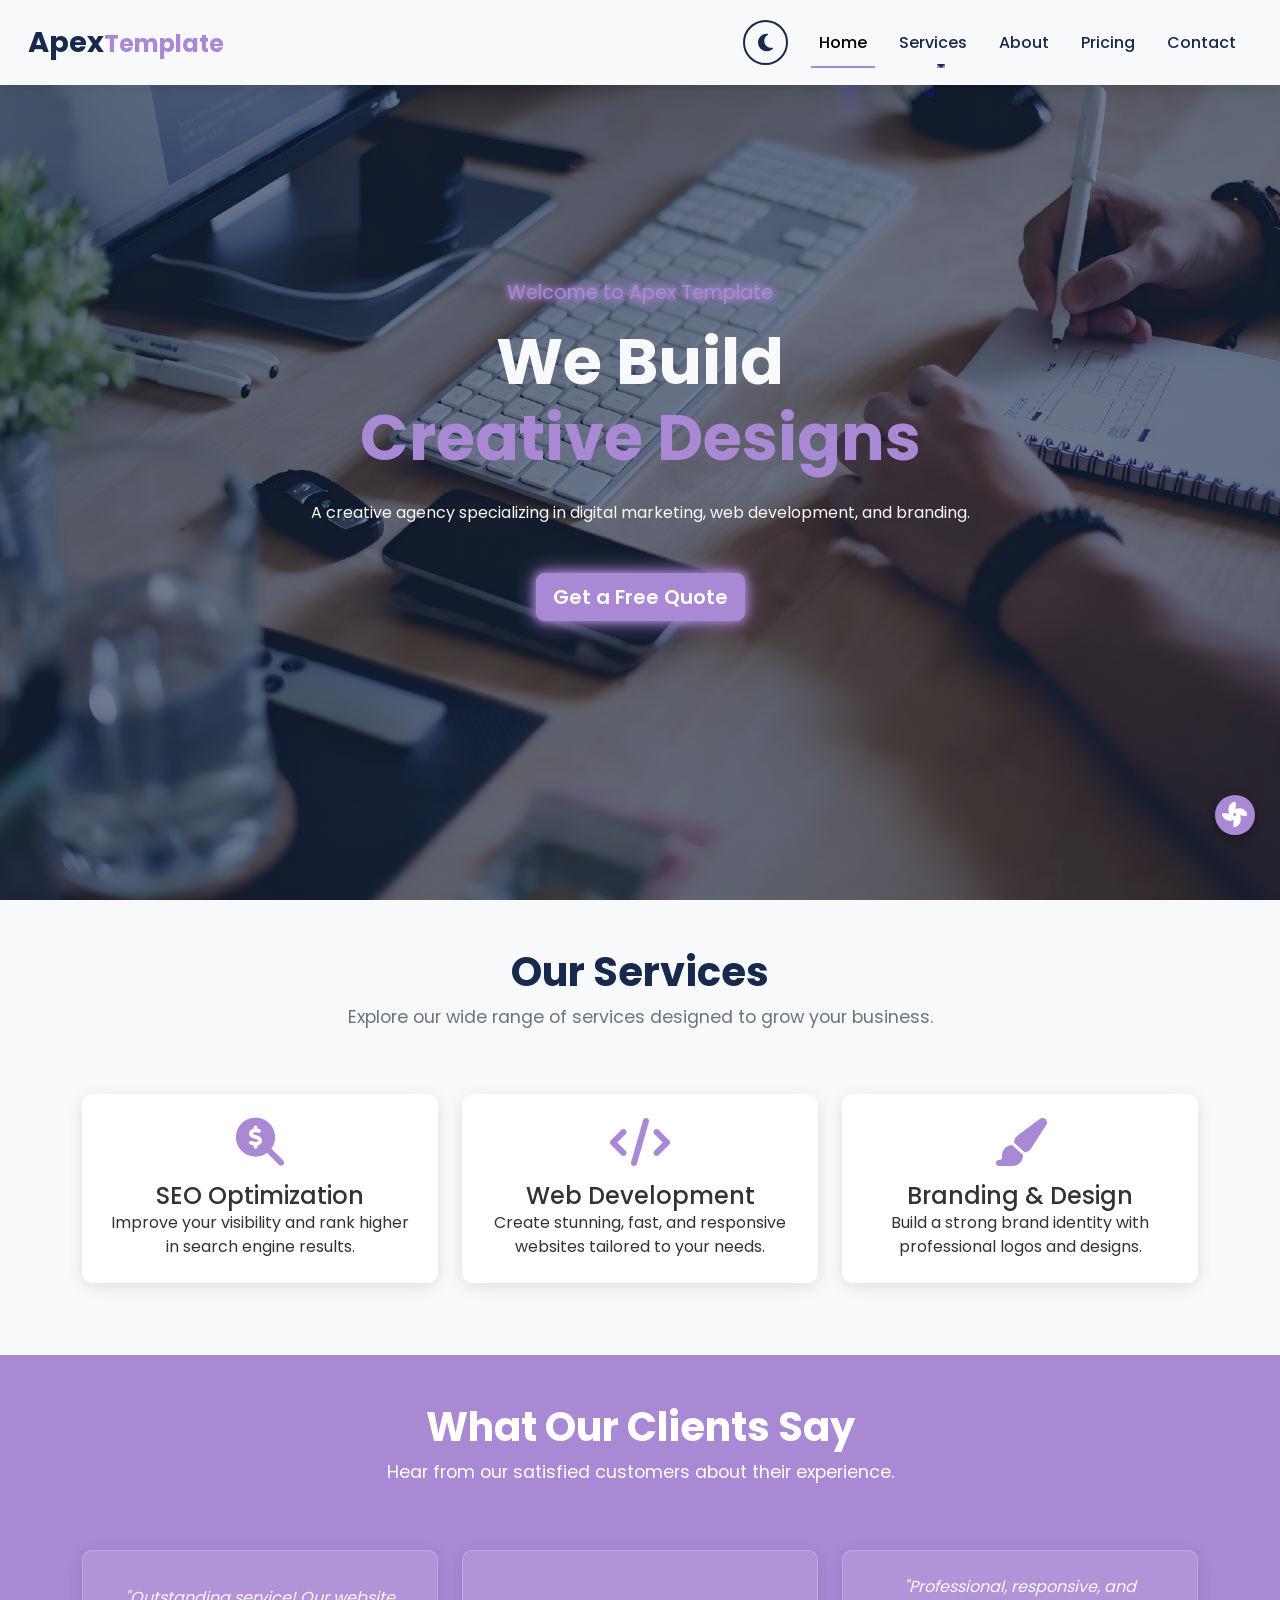
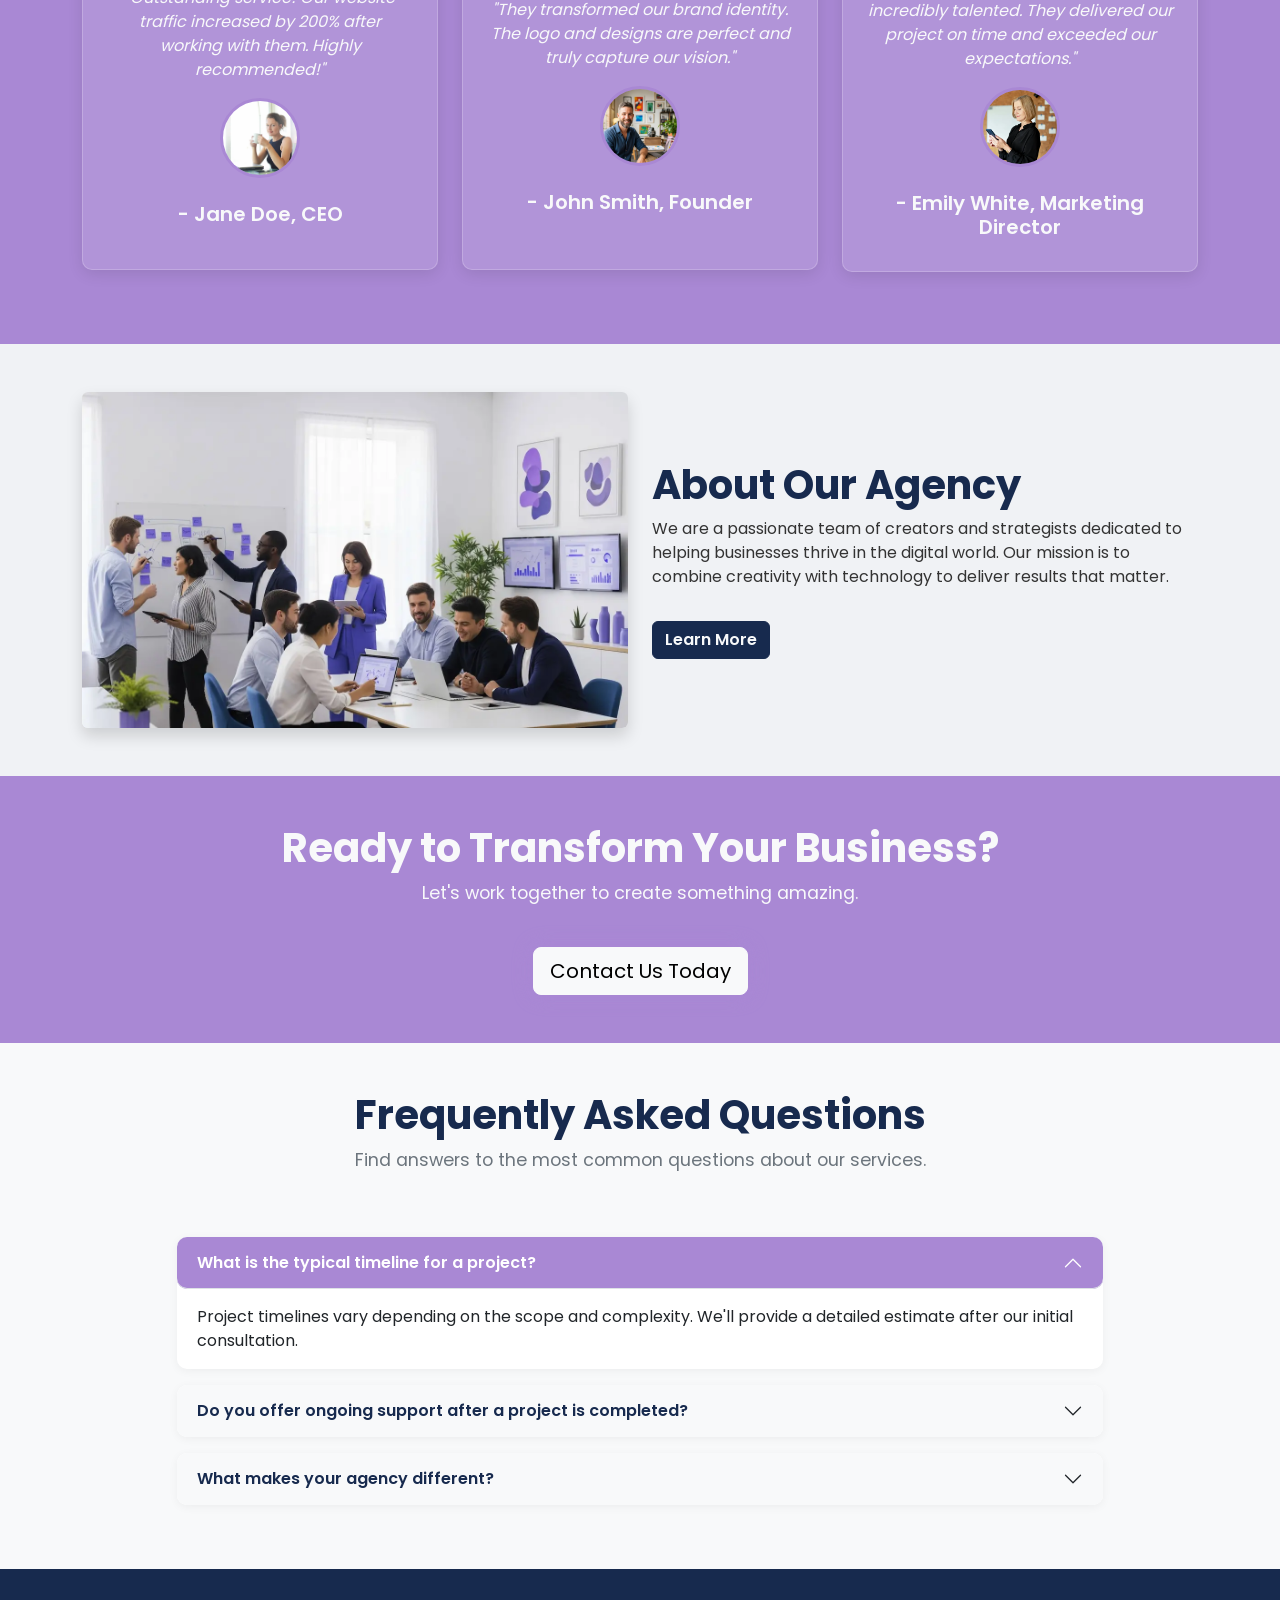
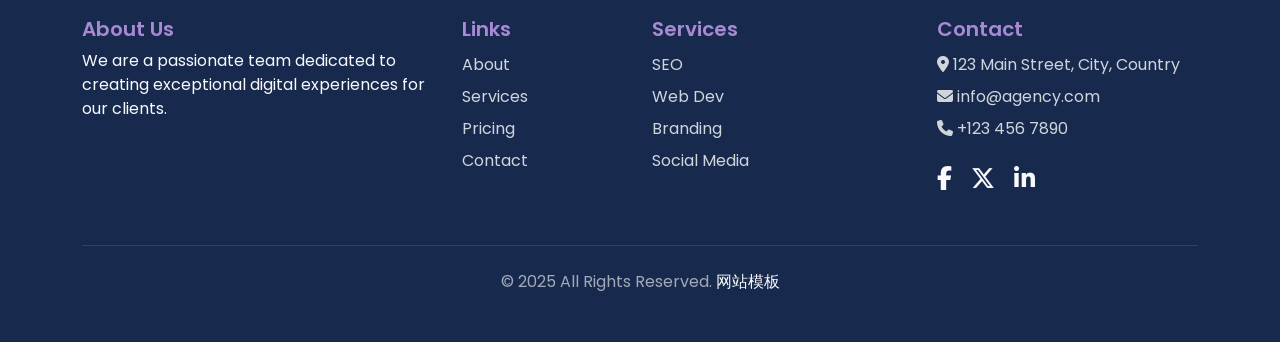
==== commit 5866dcc5: "1233 123" ====
--- a/home_page/html/index.html
+++ b/home_page/html/index.html
@@ -7,7 +7,7 @@
     <title>Agency | Home</title>
     <link rel="icon" href="favicon.png" type="image/png">
 
-    <link rel="preload" as="image" href="assets/images/hero-background.webp">
+    <link rel="preload" as="image" href="assets/images/根据图片生成视频(1)(1).png">
 
     <link rel="preload" href="assets/vendors/swiper/swiper-bundle.min.css" as="style"
         onload="this.onload=null;this.rel='stylesheet'">
--- a/home_page/html/assets/css/style.css
+++ b/home_page/html/assets/css/style.css
@@ -468,7 +468,7 @@
 /* hero Sections */
 .hero-section {
     min-height: 100vh;
-    background: url('../images/hero-background.webp') center center no-repeat; /* Replace with your image path */
+    background: url('../images/根据图片生成视频(1)(1).png') center center no-repeat; /* Replace with your image path */
     background-size: cover;
     color: var(--text-color-light);
     padding: 100px 0;
@@ -563,12 +563,12 @@
     left: 0;
     width: 100%;
     height: 100%;
-    background: linear-gradient(rgba(23, 42, 78, 0.8), rgba(23, 42, 78, 0.8));
+    background: linear-gradient(rgba(23, 42, 78, 0.5), rgba(23, 42, 78, 0.5));
     z-index: 1; /* Below content, above the revealing image */
 }
 /* Dark Mode Hero Overlay */
 body.dark-mode .hero-overlay {
-    background: linear-gradient(rgba(33, 58, 96, 0.9), rgba(33, 58, 96, 0.9));
+    background: linear-gradient(rgba(33, 58, 96, 0.55), rgba(33, 58, 96, 0.55));
 }
 
 /* Ensure content is above all layers */
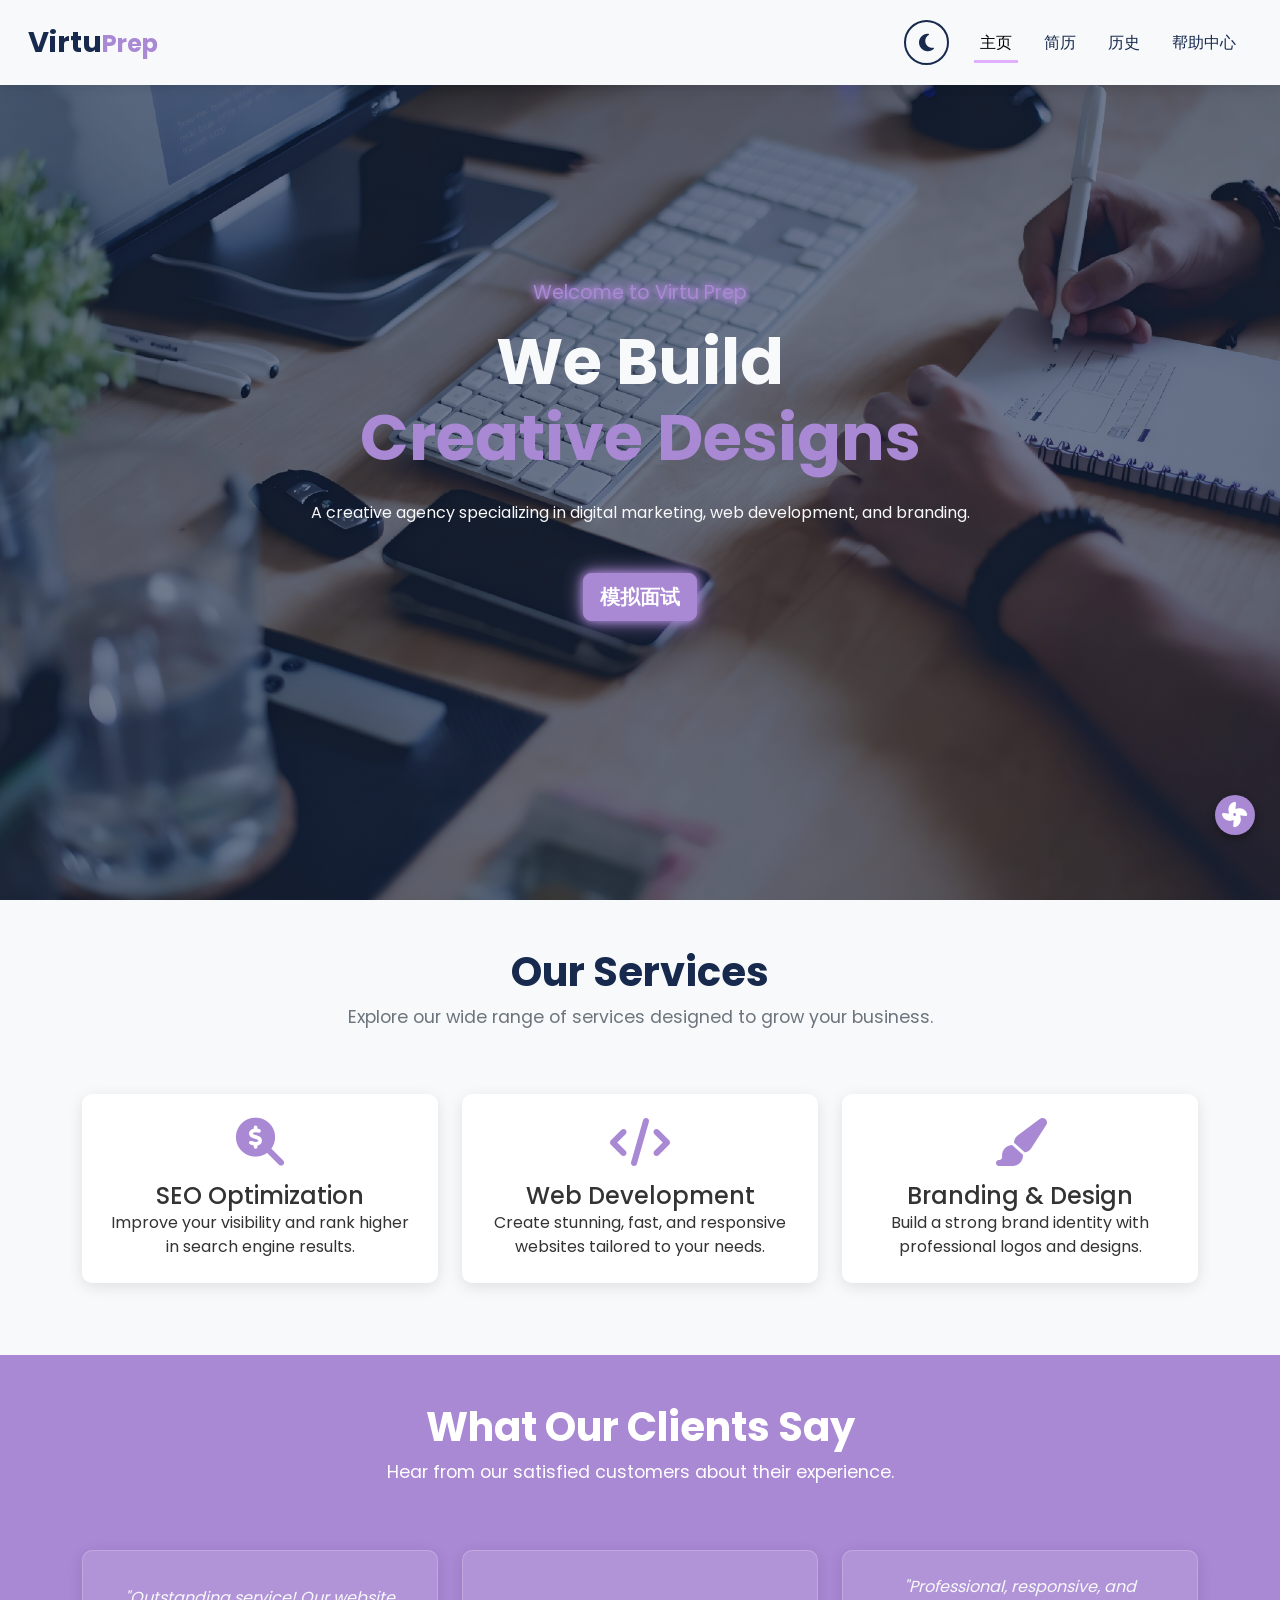
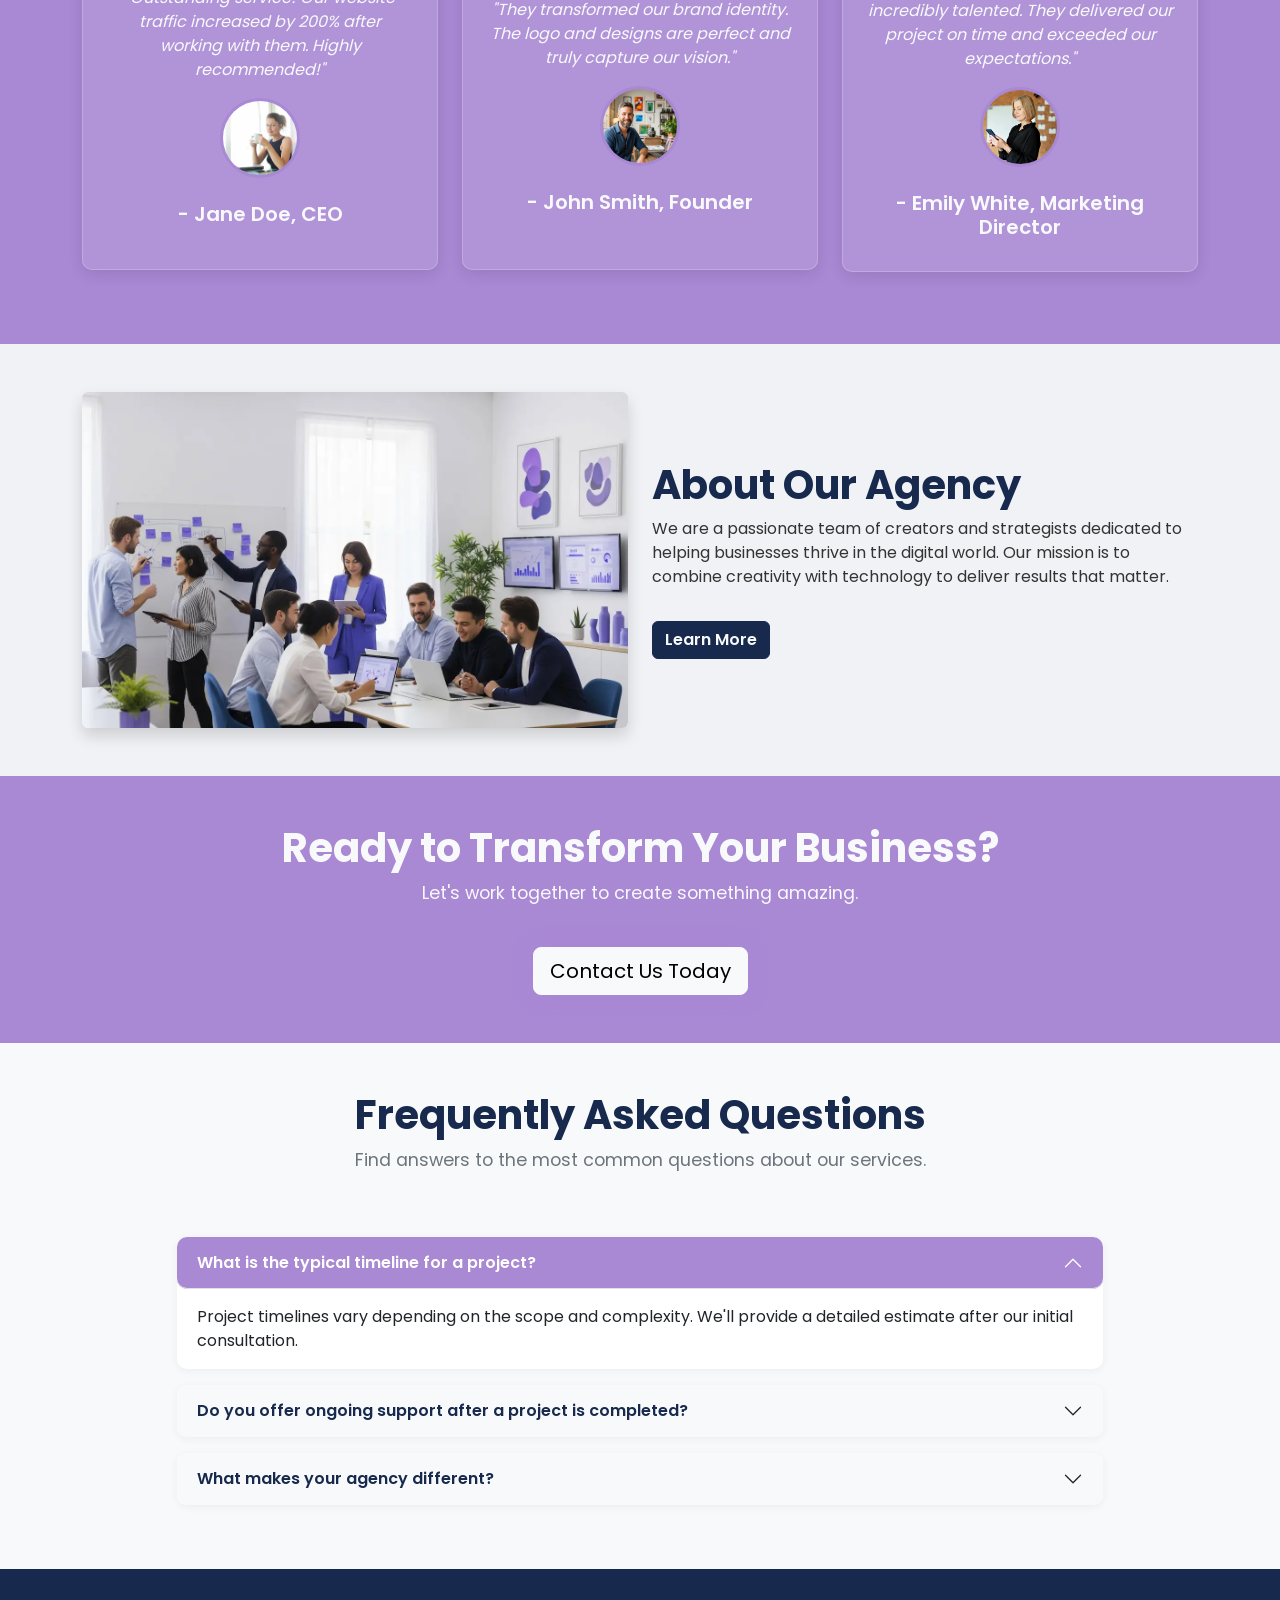
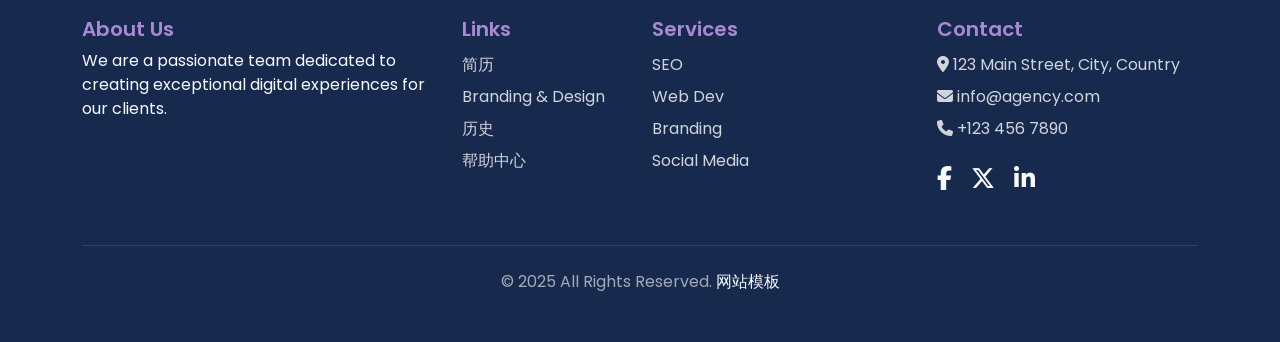
==== commit 5f916879: "123 123" ====
--- a/home_page/html/index.html
+++ b/home_page/html/index.html
@@ -4,8 +4,8 @@
 <head>
     <meta charset="UTF-8">
     <meta name="viewport" content="width=device-width, initial-scale=1.0">
-    <title>Agency | Home</title>
-    <link rel="icon" href="favicon.png" type="image/png">
+    <title>Virtu Prep</title>
+    <link rel="icon" href="生成特定风格图片.png" type="image/png">
 
     <link rel="preload" as="image" href="assets/images/根据图片生成视频(1)(1).png">
 
@@ -52,7 +52,7 @@
             <div class="container-fluid">
                 <div class="d-flex align-items-center w-100 justify-content-between">
                     <a class="navbar-brand me-0" href="index.html">
-                        <span class="logo-main">Apex</span><span class="logo-secondary">Template</span>
+                        <span class="logo-main">Virtu</span><span class="logo-secondary">Prep</span>
                     </a>
                     <button class="navbar-toggler d-block d-lg-none" type="button" id="mobile-menu-toggle"
                         aria-label="mobile menu toggle">
@@ -68,19 +68,16 @@
                 <div class="collapse navbar-collapse justify-content-end d-none d-lg-block" id="navbarNav">
                     <ul class="navbar-nav desktop-nav">
                         <li class="nav-item">
-                            <a class="nav-link active" aria-current="page" href="index.html">Home</a>
-                        </li>
-                        <li class="nav-item dropdown-mega">
-                            <a class="nav-link dropdown-toggle" href="services.html" id="servicesDropdown">Services</a>
+                            <a class="nav-link active" aria-current="page" href="index.html">主页</a>
                         </li>
                         <li class="nav-item">
-                            <a class="nav-link" href="about.html">About</a>
+                            <a class="nav-link" href="about.html">简历</a>
                         </li>
                         <li class="nav-item">
-                            <a class="nav-link" href="pricing.html">Pricing</a>
+                            <a class="nav-link" href="pricing.html">历史</a>
                         </li>
                         <li class="nav-item">
-                            <a class="nav-link" href="contact.html">Contact</a>
+                            <a class="nav-link" href="contact.html">帮助中心</a>
                         </li>
                     </ul>
                 </div>
@@ -130,7 +127,7 @@
     <div class="mobile-menu-popup" id="mobile-menu-popup">
         <span class="fa-solid fa-xmark close-btn" id="mobile-menu-close"></span>
         <ul class="mobile-nav-list list-unstyled text-center">
-            <li><a class="active" href="index.html">Home</a></li>
+            <li><a class="active" href="index.html">主页</a></li>
             <li>
                 <div class="d-flex align-items-center justify-content-center">
                     <a href="services.html">Services</a>
@@ -148,9 +145,9 @@
 
                 </div>
             </li>
-            <li><a href="about.html">About</a></li>
-            <li><a href="pricing.html">Pricing</a></li>
-            <li><a href="contact.html">Contact</a></li>
+            <li><a href="about.html">简历</a></li>
+            <li><a href="pricing.html">历史</a></li>
+            <li><a href="contact.html">帮助中心</a></li>
         </ul>
         <div class="social-icons mt-4">
             <a href="#" aria-label="Facebook"><i class="fab fa-facebook-f"></i></a>
@@ -163,14 +160,14 @@
         <div class="hero-overlay"></div>
         <div class="hero-background-reveal to-right"></div>
         <div class="container">
-            <p class="hero-subtitle mb-3" data-aos="fade-up">Welcome to Apex Template</p>
+            <p class="hero-subtitle mb-3" data-aos="fade-up">Welcome to Virtu Prep</p>
             <h1 class="hero-title" data-aos="fade-up" data-aos-delay="200">
                 We Build <br> <span class="typing-text" id="typed-text"></span>
             </h1>
             <p class="hero-description mt-4 mb-5" data-aos="fade-up" data-aos-delay="400">
                 A creative agency specializing in digital marketing, web development, and branding.
             </p>
-            <a href="#" class="btn btn-primary btn-lg" data-aos="fade-up" data-aos-delay="600">Get a Free Quote</a>
+            <a href="#" class="btn btn-primary btn-lg" data-aos="fade-up" data-aos-delay="600">模拟面试</a>
         </div>
     </section>
 
@@ -359,10 +356,10 @@
                 <div class="col-lg-2 col-md-4 mb-4">
                     <h5 class="footer-title">Links</h5>
                     <ul class="footer-links list-unstyled">
-                        <li><a href="about.html">About</a></li>
-                        <li><a href="services.html">Services</a></li>
-                        <li><a href="pricing.html">Pricing</a></li>
-                        <li><a href="contact.html">Contact</a></li>
+                        <li><a href="about.html">简历</a></li>
+                        <li><a href="services.html">Branding & Design</a></li>
+                        <li><a href="pricing.html">历史</a></li>
+                        <li><a href="contact.html">帮助中心</a></li>
                     </ul>
                 </div>
                 <div class="col-lg-3 col-md-4 mb-4">
--- a/home_page/html/assets/css/style.css
+++ b/home_page/html/assets/css/style.css
@@ -133,27 +133,45 @@
     font-weight: 500;
     position: relative;
     padding: 0.5rem 1rem !important;
+    white-space: nowrap; /* 强制不换行 */
+    display: inline-flex; /* 确保水平排列 */
+    align-items: center; /* 垂直居中 */
+    max-width: 100%; /* 防止溢出 */
+    overflow: hidden; /* 溢出隐藏 */
+    text-overflow: ellipsis; /* 溢出显示省略号 */
 }
 /* Dark Mode Nav Links */
 body.dark-mode .nav-link {
     color: var(--dark-text-color-dark);
 }
 
+/* 响应式字体调整：在空间紧张时缩小字体 */
+@media (min-width: 992px) and (max-width: 1200px) {
+    .nav-link {
+        font-size: 0.9rem;
+        padding: 0.5rem 0.5rem !important;
+    }
+}
+
 .nav-link::after {
     content: '';
     position: absolute;
-    bottom: -5px;
-    left: 50%;
-    width: 0;
-    height: 2px;
-    background-color: var(--primary-color);
-    transition: all 0.3s ease;
+    bottom: 0;
+    left: 15%;
+    width: 70%;
+    height: 3px;
+    background-color: #E0B0FF;
+    transform: scaleX(0);
+    transform-origin: bottom left;
+    transition: transform 0.3s ease-out;
 }
 
 .nav-link:hover::after,
+.nav-link:focus::after,
+.nav-link:active::after,
 .nav-link.active::after {
-    width: 80%;
-    left: 10%;
+    transform: scaleX(1);
+    transform-origin: bottom left;
 }
 
 .navbar-toggler {
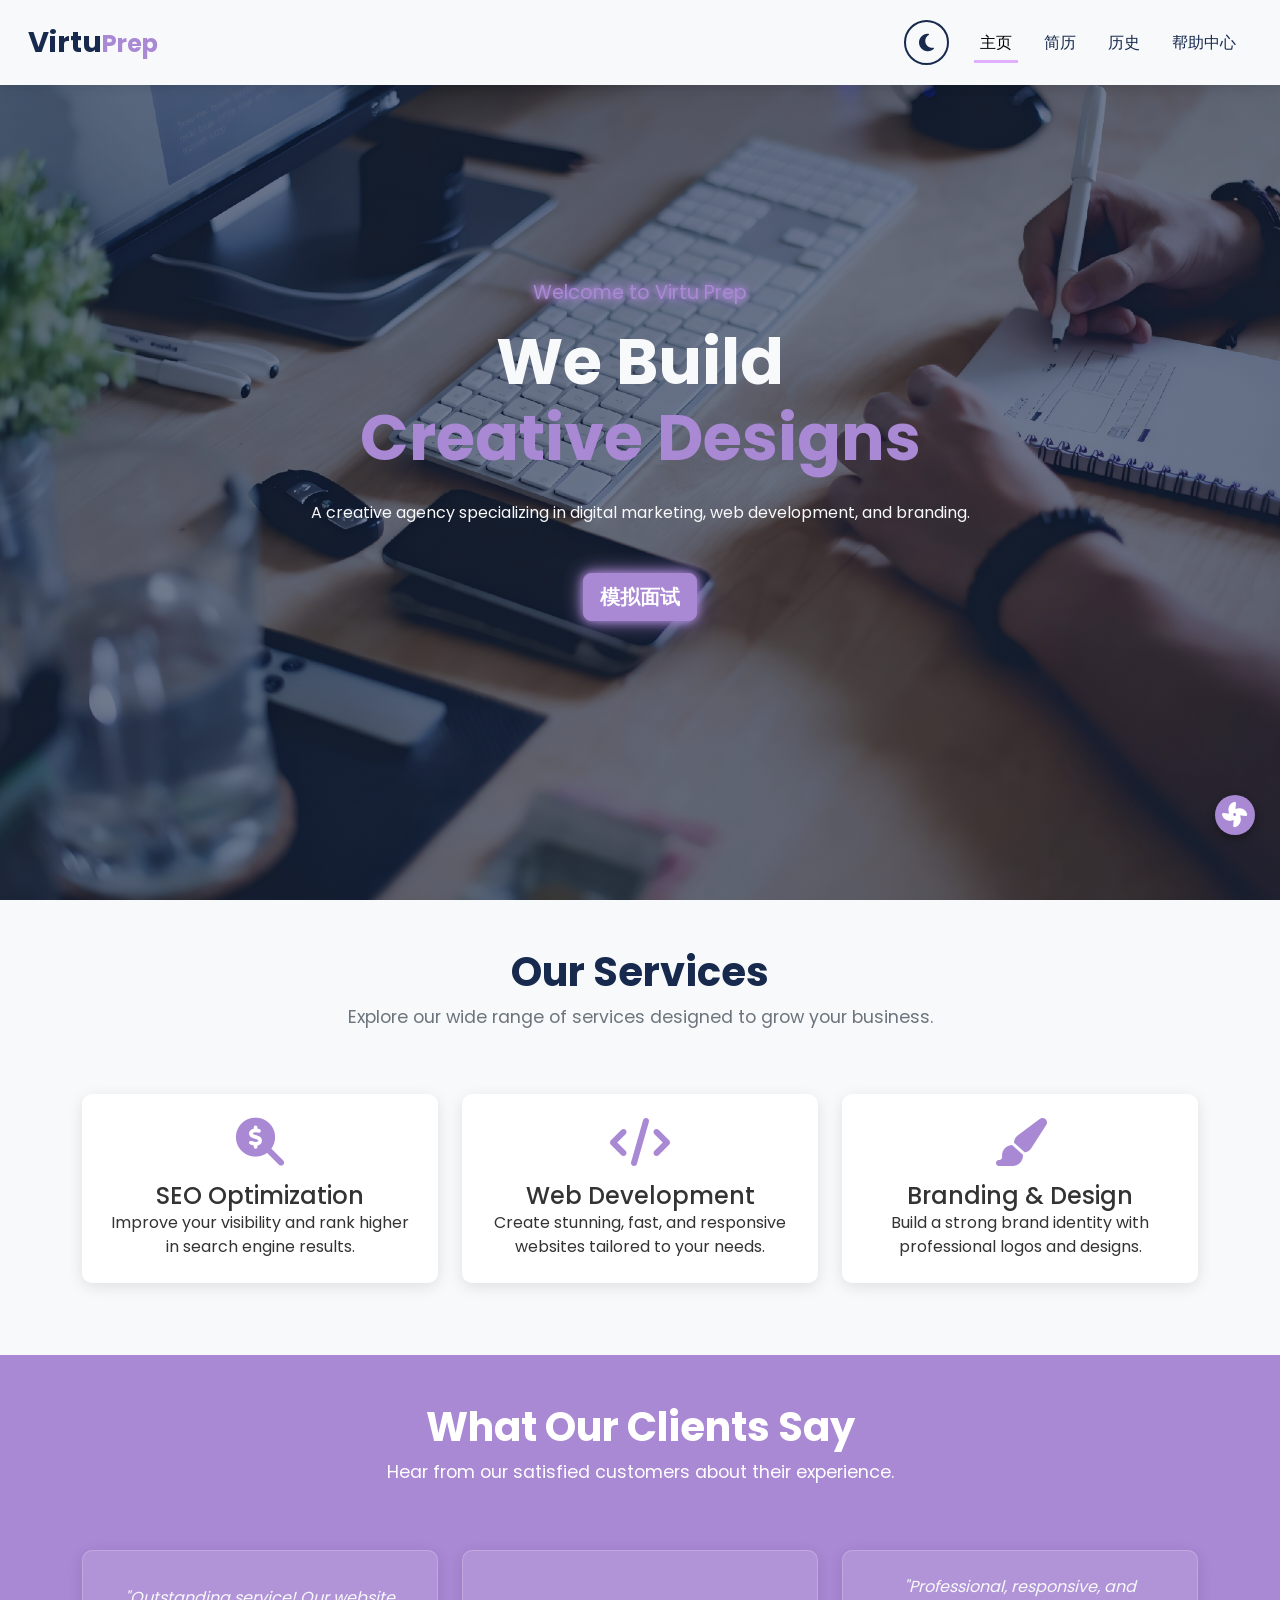
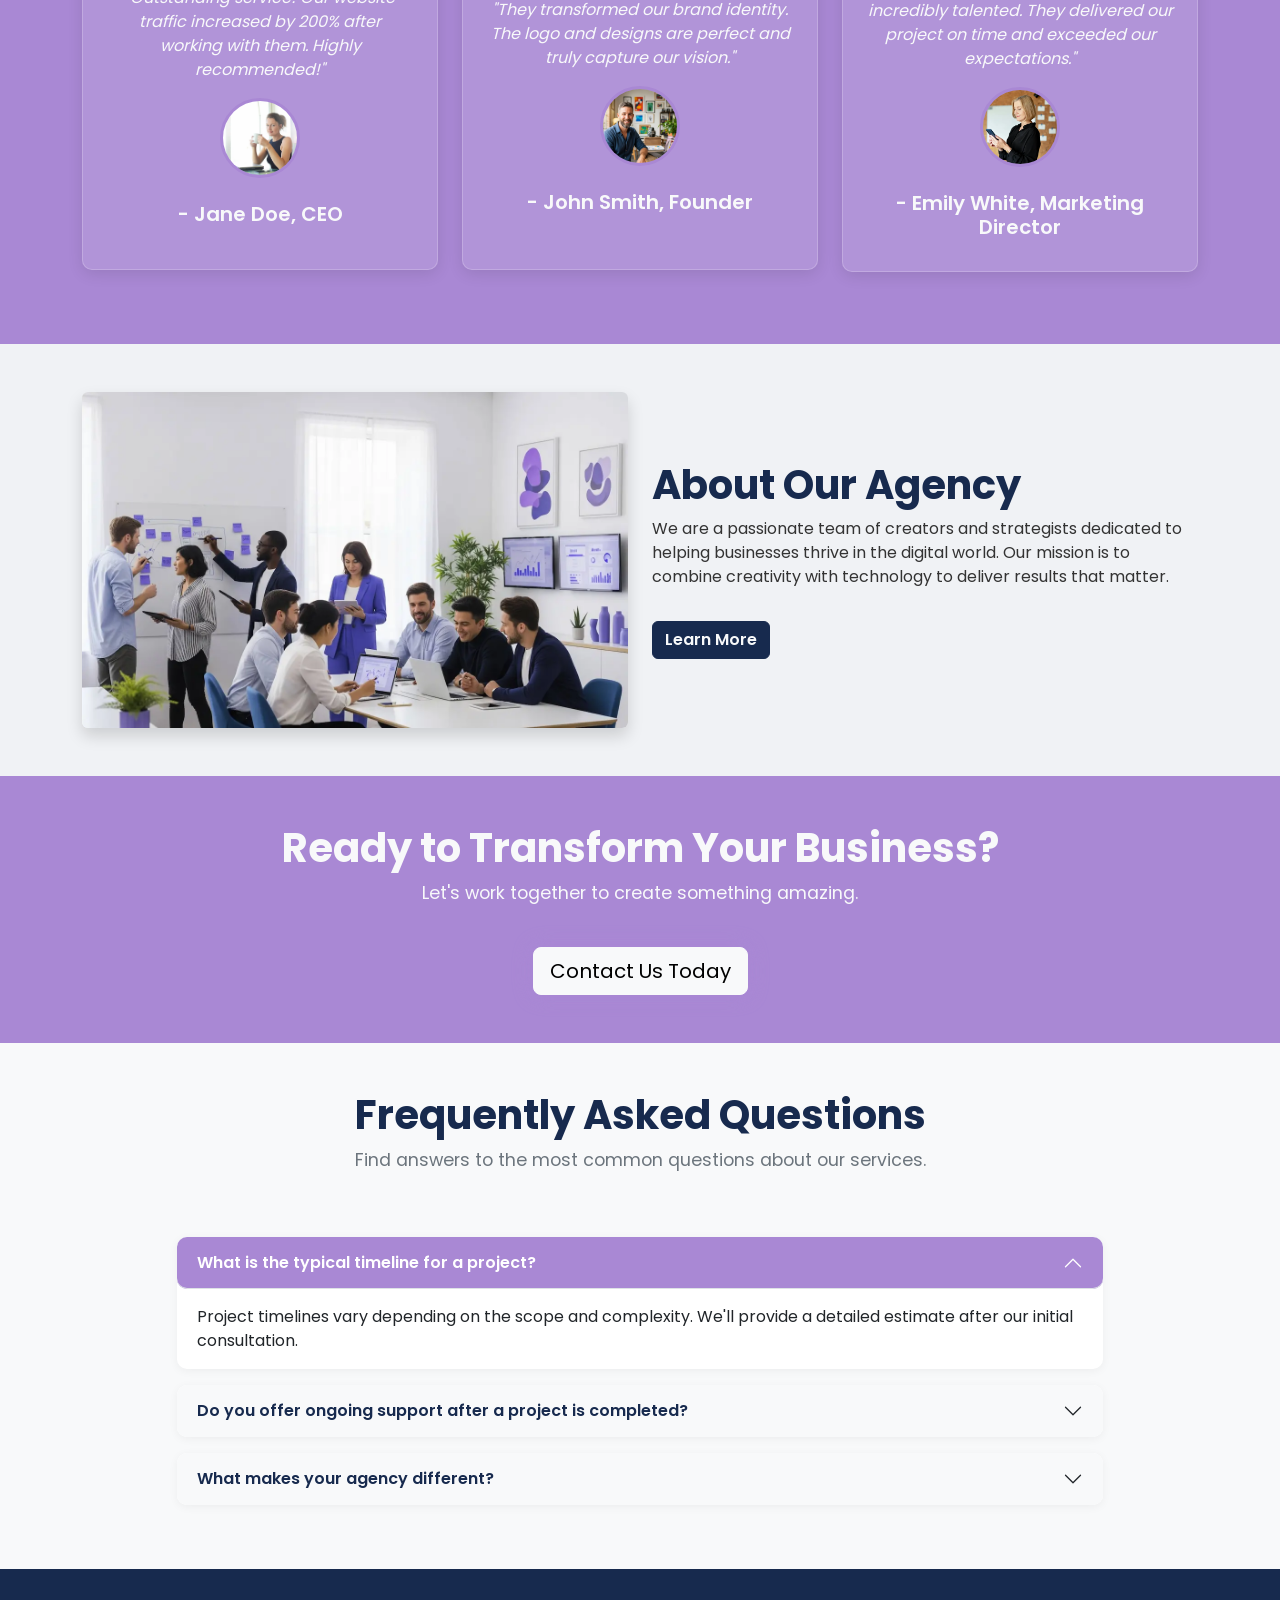
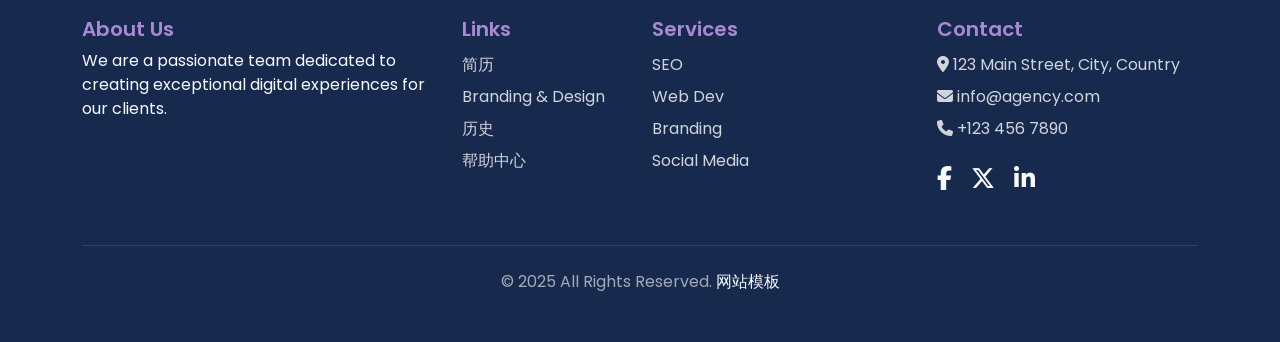
==== commit 972310d0: "123 123" ====
--- a/home_page/html/index.html
+++ b/home_page/html/index.html
@@ -7,7 +7,7 @@
     <title>Virtu Prep</title>
     <link rel="icon" href="生成特定风格图片.png" type="image/png">
 
-    <link rel="preload" as="image" href="assets/images/根据图片生成视频(1)(1).png">
+    <link rel="preload" as="image" href="assets/images/hero-video-gen.png">
 
     <link rel="preload" href="assets/vendors/swiper/swiper-bundle.min.css" as="style"
         onload="this.onload=null;this.rel='stylesheet'">
@@ -393,9 +393,9 @@
         </div>
     </footer>
 
-    <button class="snowfall-toggle-btn" id="snowfall-toggle-btn" aria-label="Toggle Snowfall Effect">
+    <a href="#" class="snowfall-toggle-btn" id="snowfall-toggle-btn" aria-label="Toggle Snowfall Effect" style="display: flex; align-items: center; justify-content: center;">
         <i class="fas fa-power-off"></i>
-    </button>
+    </a>
 
     <a href="#" id="scroll-to-top" class="btn scroll-to-top-btn" aria-label="Scroll to Top">
         <i class="fas fa-chevron-up"></i>
--- a/home_page/html/assets/css/style.css
+++ b/home_page/html/assets/css/style.css
@@ -486,7 +486,7 @@
 /* hero Sections */
 .hero-section {
     min-height: 100vh;
-    background: url('../images/根据图片生成视频(1)(1).png') center center no-repeat; /* Replace with your image path */
+    background: url('../images/hero-video-gen.png') center center no-repeat; /* Replace with your image path */
     background-size: cover;
     color: var(--text-color-light);
     padding: 100px 0;
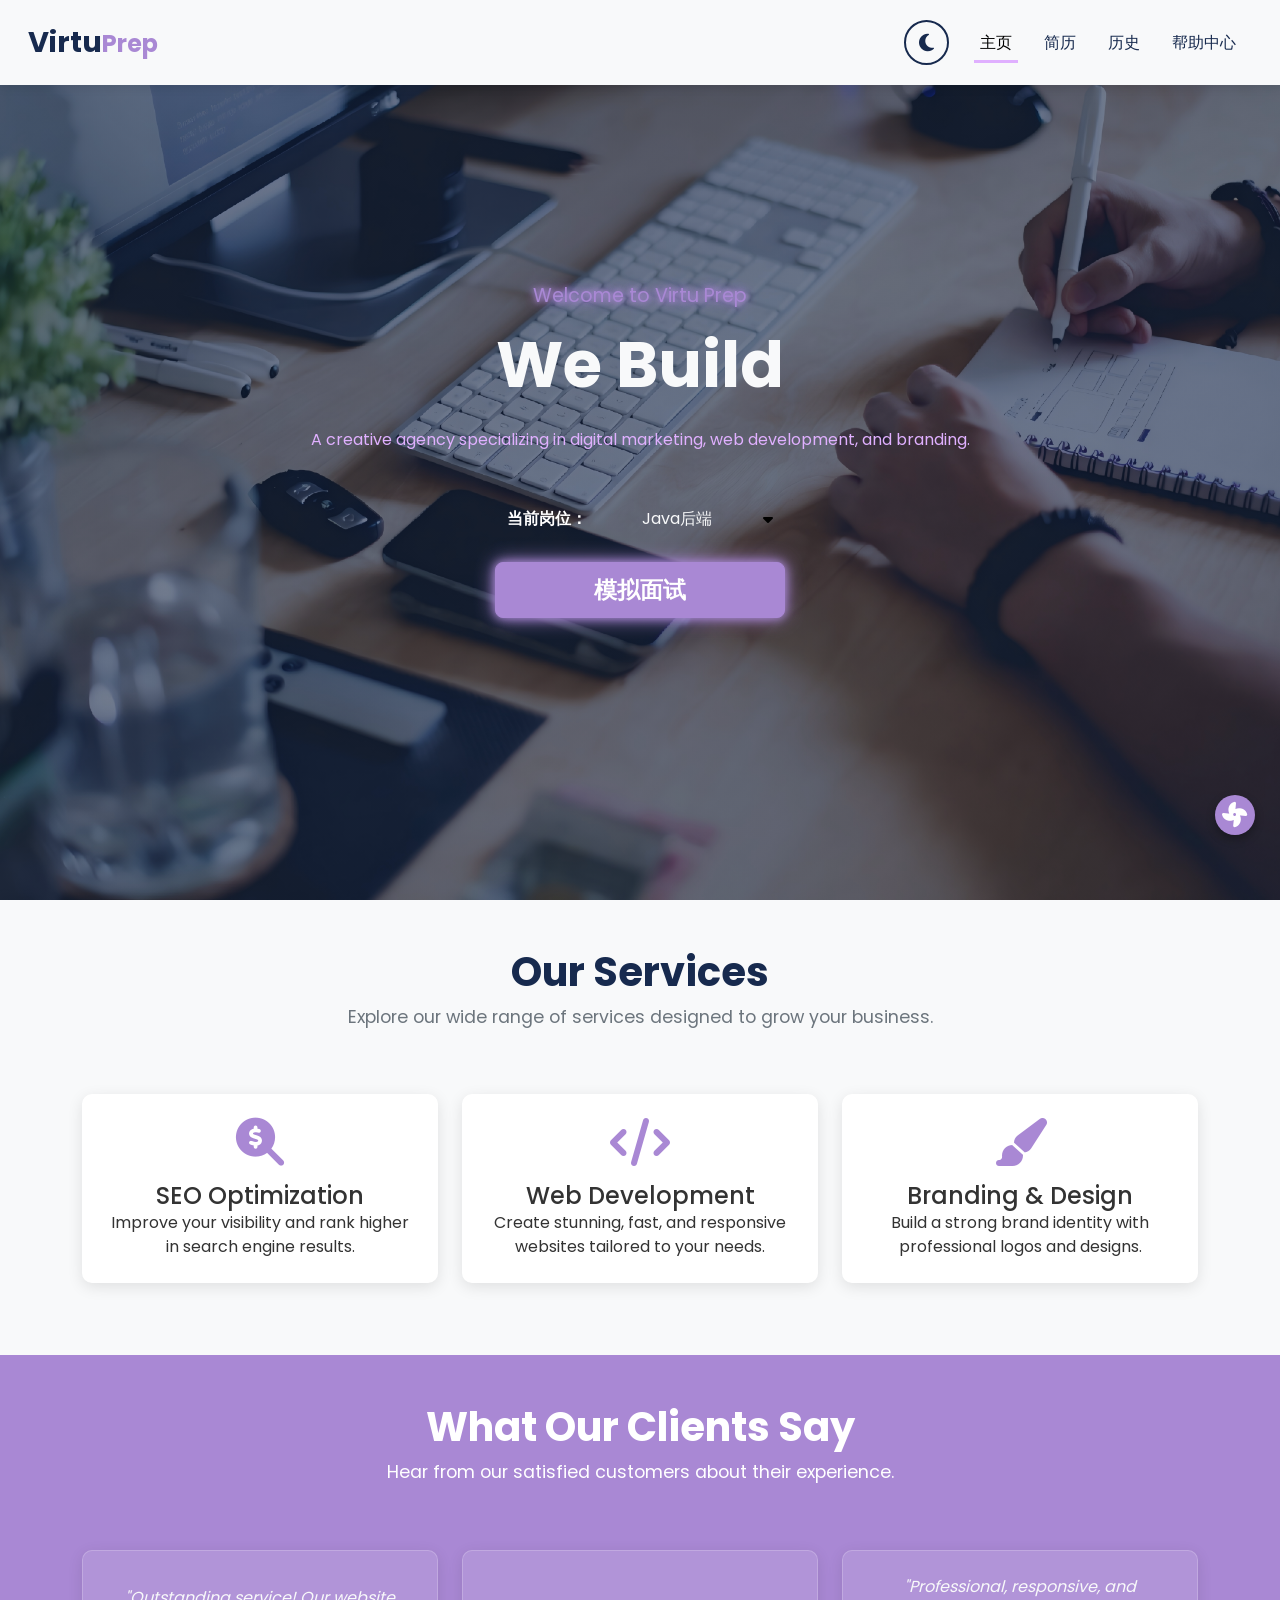
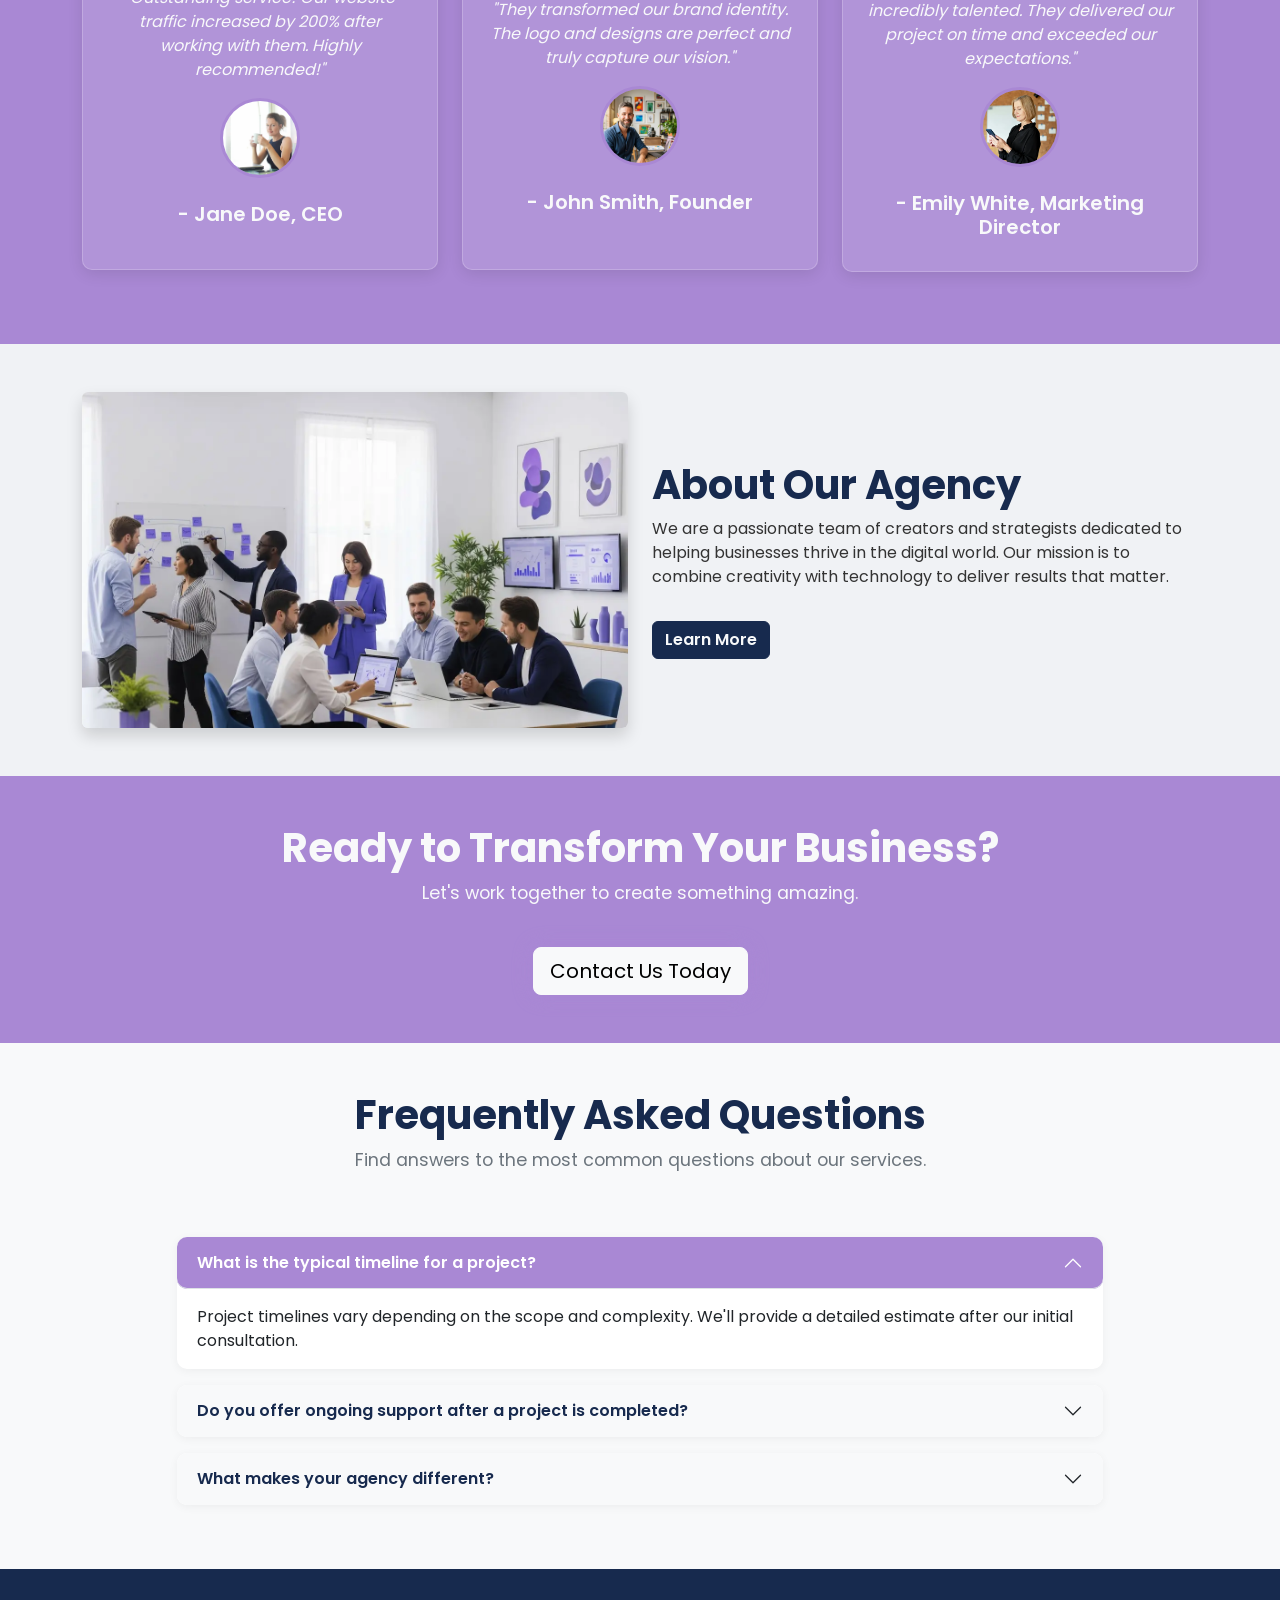
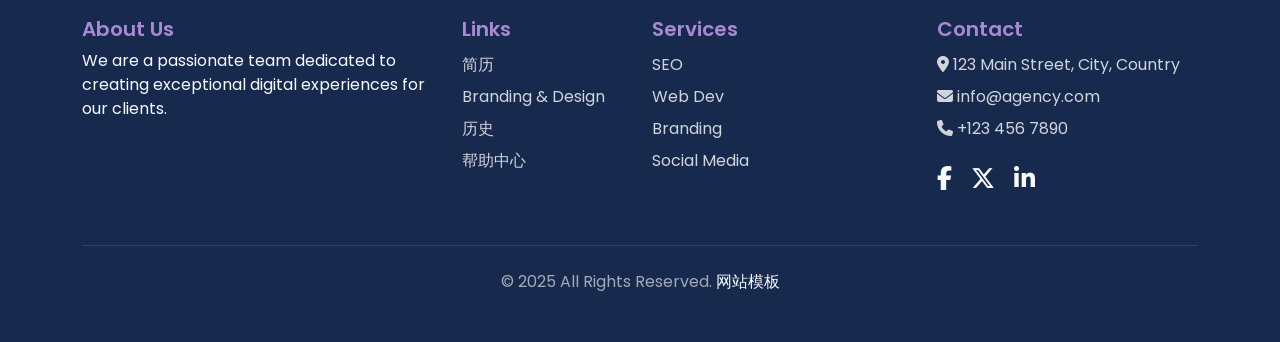
==== commit 217bfb9a: "123 123" ====
--- a/home_page/html/index.html
+++ b/home_page/html/index.html
@@ -162,11 +162,28 @@
         <div class="container">
             <p class="hero-subtitle mb-3" data-aos="fade-up">Welcome to Virtu Prep</p>
             <h1 class="hero-title" data-aos="fade-up" data-aos-delay="200">
-                We Build <br> <span class="typing-text" id="typed-text"></span>
+                We Build 
             </h1>
             <p class="hero-description mt-4 mb-5" data-aos="fade-up" data-aos-delay="400">
-                A creative agency specializing in digital marketing, web development, and branding.
+                <span style="color: #E0B0FF;">A creative agency specializing in digital marketing, web development, and branding.</span>
             </p>
+            
+            <!-- Job Selector Dropdown -->
+            <div class="job-selector-container mb-4" data-aos="fade-up" data-aos-delay="500">
+                <div class="custom-dropdown" tabindex="0">
+                    <div class="dropdown-trigger">
+                        <span class="dropdown-label">当前岗位：</span>
+                        <span class="selected-value">Java后端</span>
+                        <i class="fas fa-caret-down dropdown-arrow"></i>
+                    </div>
+                    <ul class="dropdown-options">
+                        <li data-value="Java后端" class="selected">Java后端 <i class="fas fa-check check-icon"></i></li>
+                        <li data-value="Web前端">Web前端 <i class="fas fa-check check-icon" style="display:none"></i></li>
+                        <li data-value="Python算法">Python算法 <i class="fas fa-check check-icon" style="display:none"></i></li>
+                    </ul>
+                </div>
+            </div>
+
             <a href="#" class="btn btn-primary btn-lg" data-aos="fade-up" data-aos-delay="600">模拟面试</a>
         </div>
     </section>
--- a/home_page/html/assets/css/style.css
+++ b/home_page/html/assets/css/style.css
@@ -1418,4 +1418,121 @@
     overflow: hidden;
     border: 0;
     padding: 0;
+}
+
+/* Job Selector Dropdown */
+.job-selector-container {
+    display: flex;
+    justify-content: center;
+    position: relative;
+    z-index: 10;
+}
+
+.custom-dropdown {
+    position: relative;
+    width: 280px; 
+    font-family: 'Poppins', sans-serif;
+    outline: none;
+}
+
+.dropdown-trigger {
+    display: flex;
+    align-items: center;
+    justify-content: space-between;
+    padding: 7px 7px; /* Reduced padding */
+    background-color: transparent; 
+    border: none;
+    border-radius: 8px;
+    cursor: pointer;
+    transition: all 0.3s ease;
+    color: #fff;
+    /* backdrop-filter removed for full transparency */
+    position: relative; /* Added for z-index */
+    z-index: 10; /* Ensure it's above other elements */
+}
+
+.dropdown-trigger:hover, .custom-dropdown.active .dropdown-trigger {
+    background-color: transparent;
+}
+
+.dropdown-label {
+    color: #fff;
+    font-weight: 600;
+    margin-right: 3px; /* Reduced margin */
+}
+
+.selected-value {
+    flex-grow: 1;
+    color: var(--text-color-light);
+}
+
+.dropdown-arrow {
+    transition: transform 0.3s ease;
+    color: #000000;
+}
+
+.custom-dropdown.active .dropdown-arrow {
+    transform: rotate(180deg);
+}
+
+.dropdown-options {
+    position: absolute;
+    top: 100%;
+    left: 0;
+    width: 100%;
+    margin-top: 10px;
+    padding: 0;
+    list-style: none;
+    background-color: transparent; 
+    backdrop-filter: blur(10px); 
+    border: 1px solid var(--primary-color);
+    border-radius: 8px;
+    box-shadow: 0 4px 15px rgba(0, 0, 0, 0.3);
+    opacity: 0;
+    visibility: hidden;
+    transform: translateY(-10px);
+    transition: all 0.3s ease;
+    z-index: 20;
+    overflow: hidden;
+}
+
+.custom-dropdown.active .dropdown-options {
+    opacity: 1;
+    visibility: visible;
+    transform: translateY(0);
+}
+
+.dropdown-options li {
+    padding: 12px 15px;
+    cursor: pointer;
+    display: flex;
+    justify-content: space-between;
+    align-items: center;
+    color: rgba(255, 255, 255, 0.8);
+    transition: background-color 0.2s;
+    border-bottom: 1px solid rgba(255, 255, 255, 0.1);
+}
+
+.dropdown-options li:last-child {
+    border-bottom: none;
+}
+
+.dropdown-options li:hover, .dropdown-options li.selected {
+    background-color: rgba(255, 255, 255, 0.1);
+    color: #fff;
+}
+
+.check-icon {
+    color: #000000;
+    font-size: 0.9rem;
+}
+
+/* Button Adjustments */
+.hero-section .btn-primary {
+    font-size: calc(1.25rem + 3px) !important; 
+    padding-top: 10px !important;
+    padding-bottom: 10px !important;
+    min-width: 290px !important;
+    padding-left: 3rem !important;
+    padding-right: 3rem !important;
 }
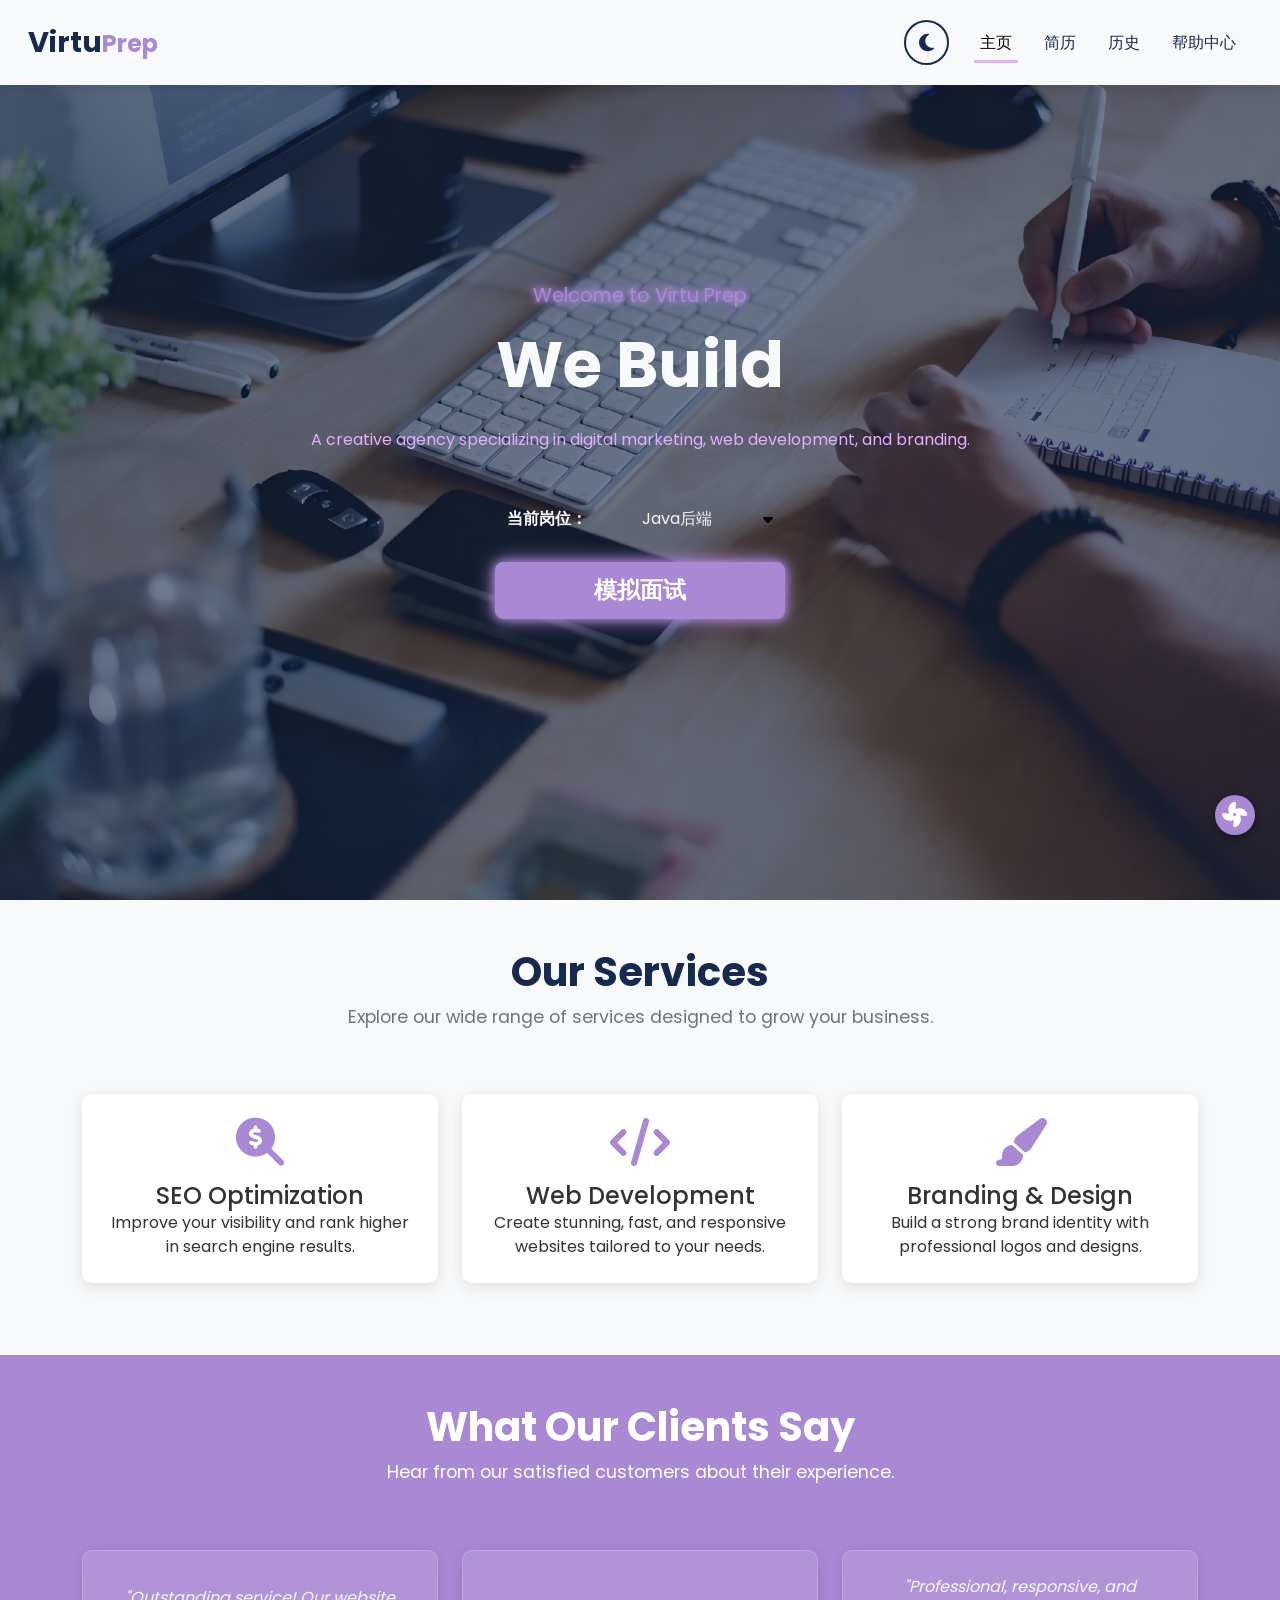
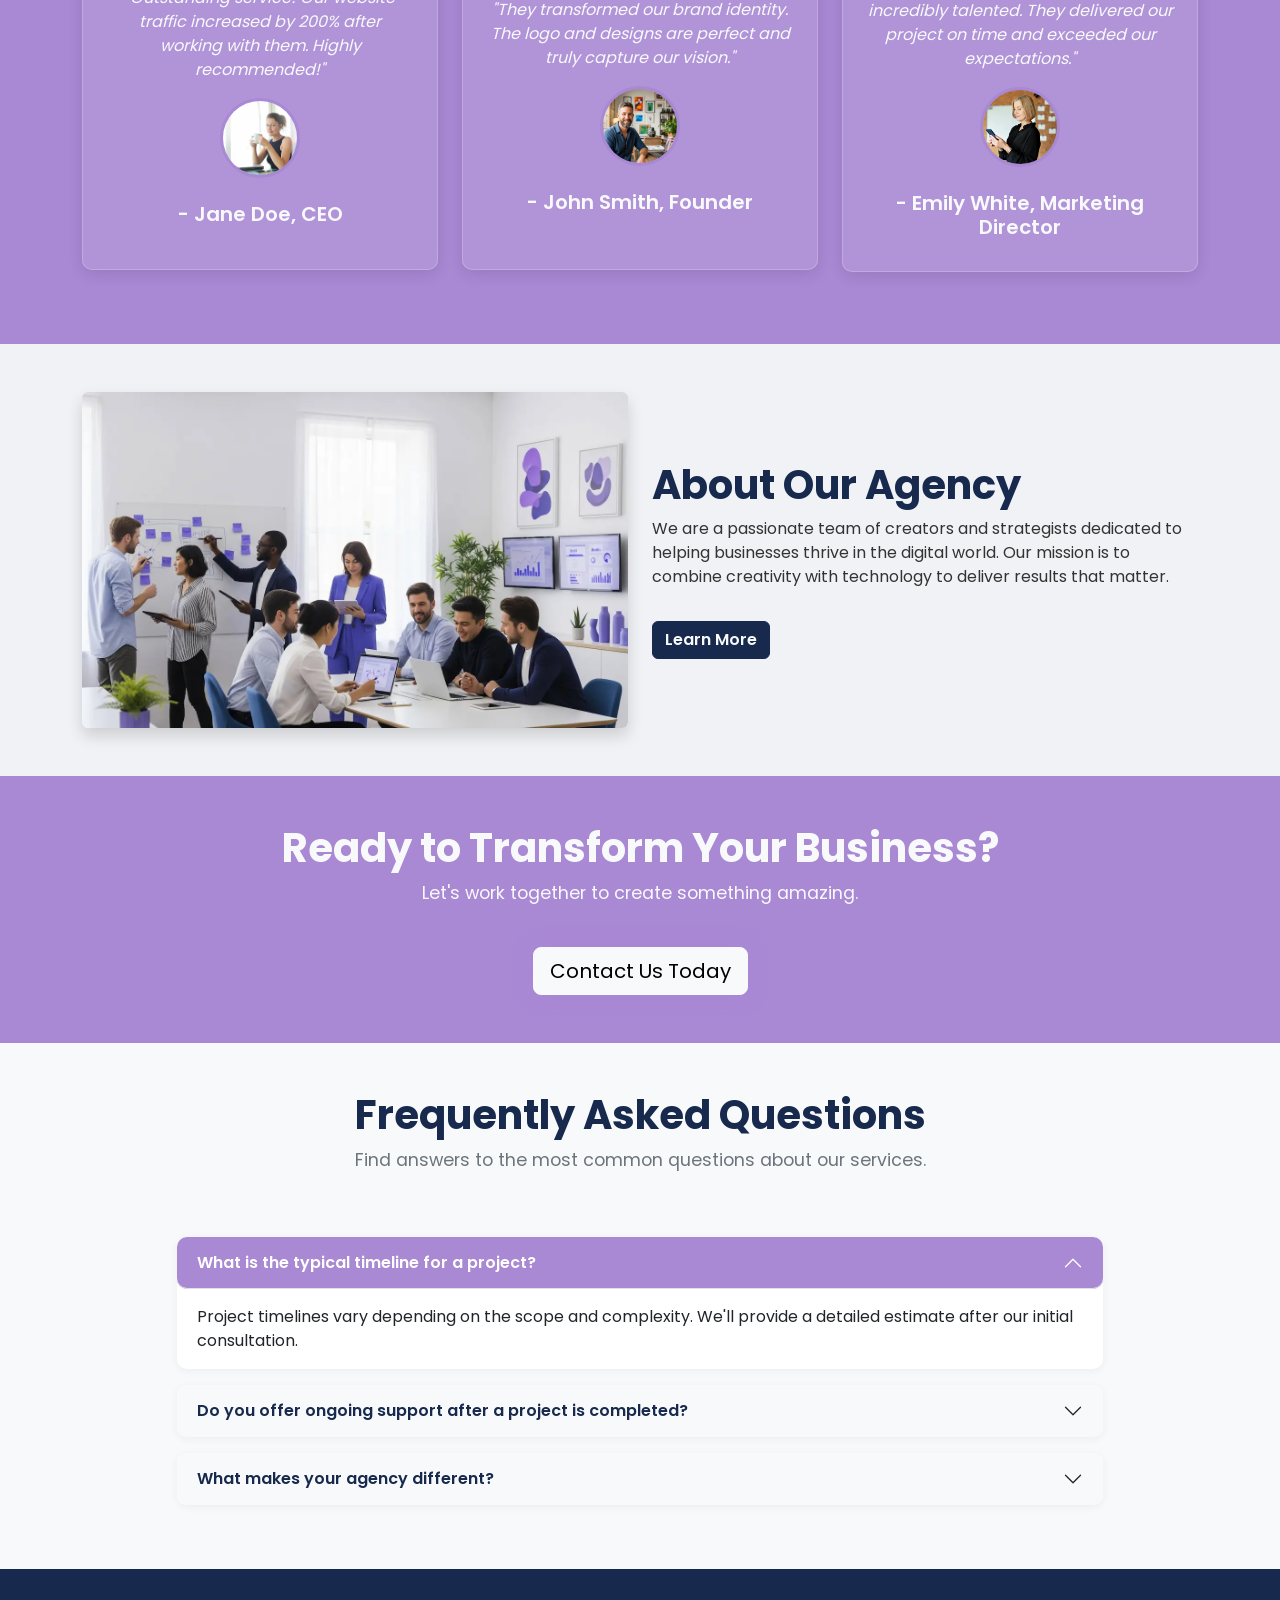
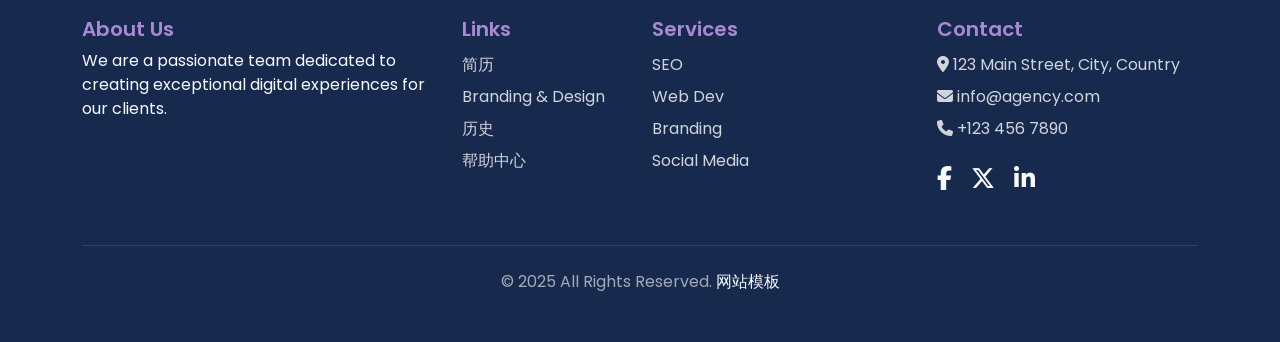
==== commit 410a2260: "123 模拟面试" ====
--- a/home_page/html/index.html
+++ b/home_page/html/index.html
@@ -184,7 +184,7 @@
                 </div>
             </div>
 
-            <a href="#" class="btn btn-primary btn-lg" data-aos="fade-up" data-aos-delay="600">模拟面试</a>
+            <a href="#" id="start-interview-btn" class="btn btn-primary btn-lg" data-aos="fade-up" data-aos-delay="600">模拟面试</a>
         </div>
     </section>
 
